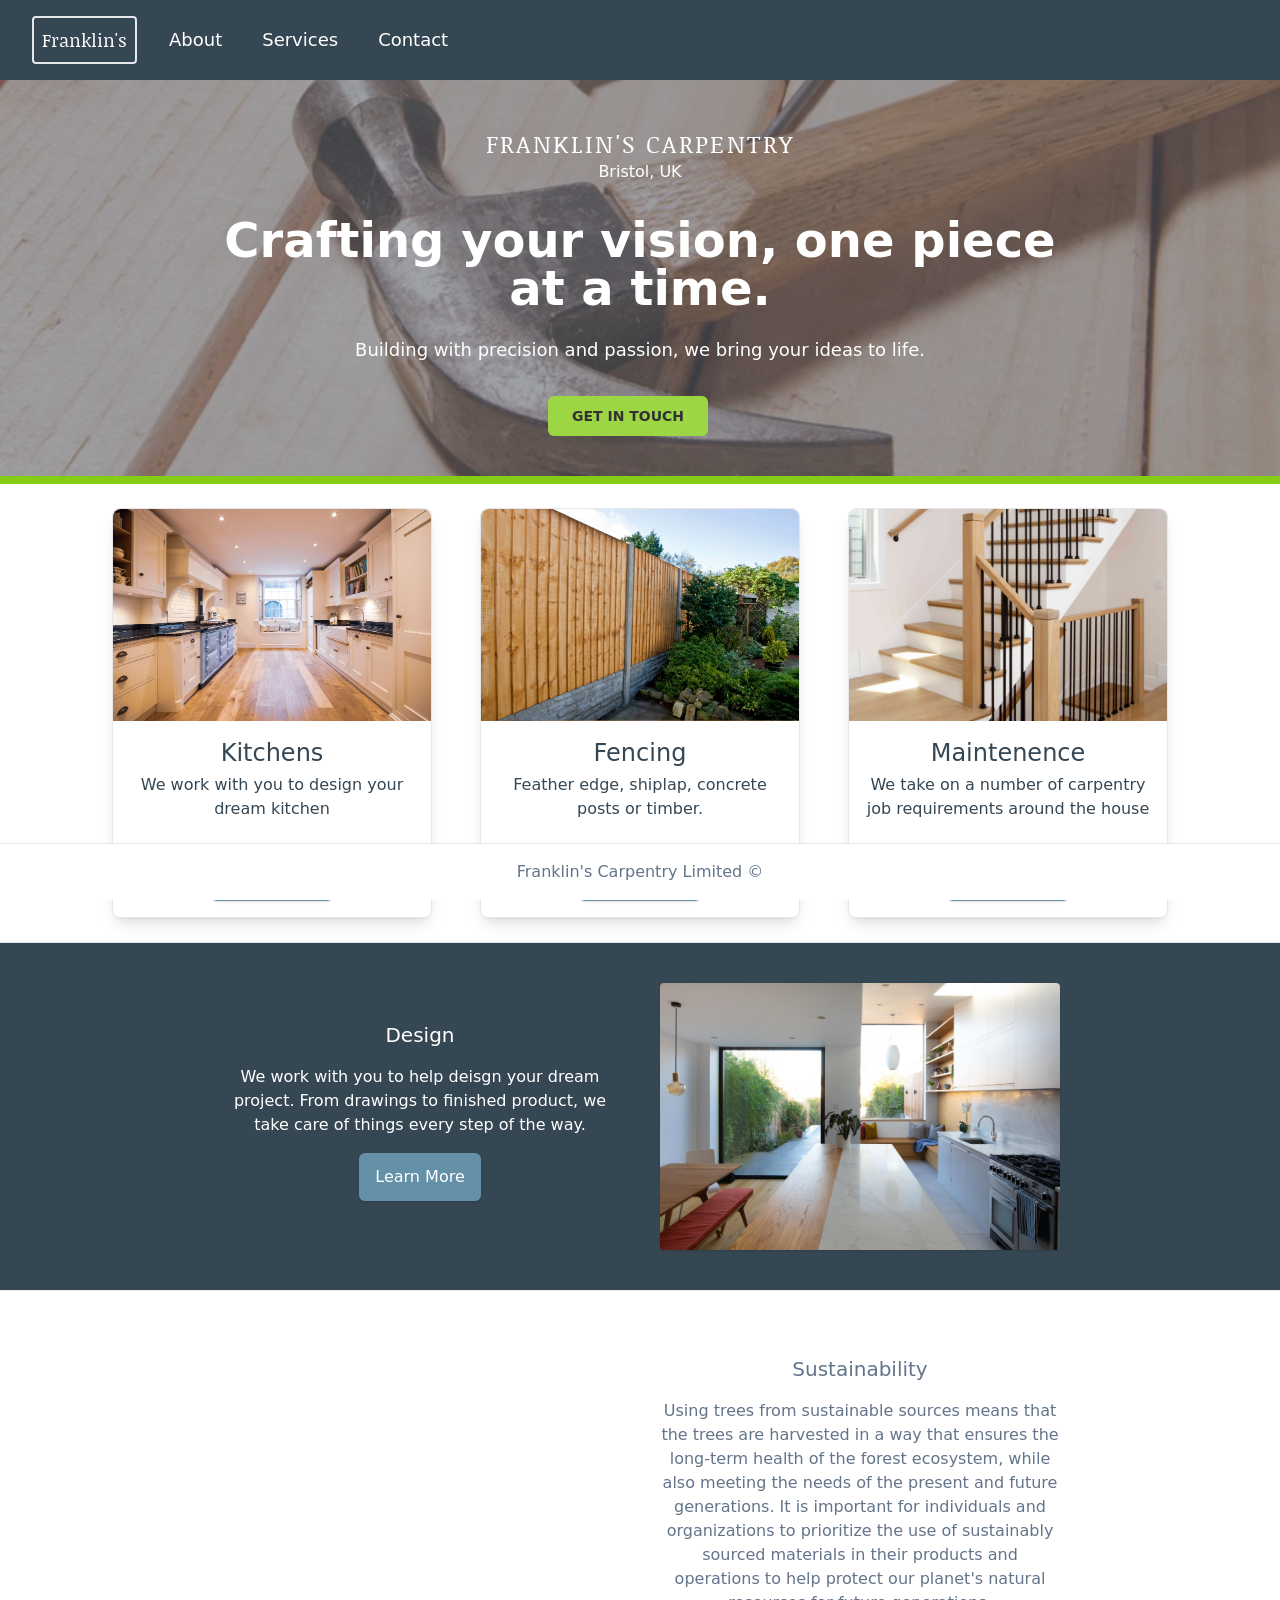
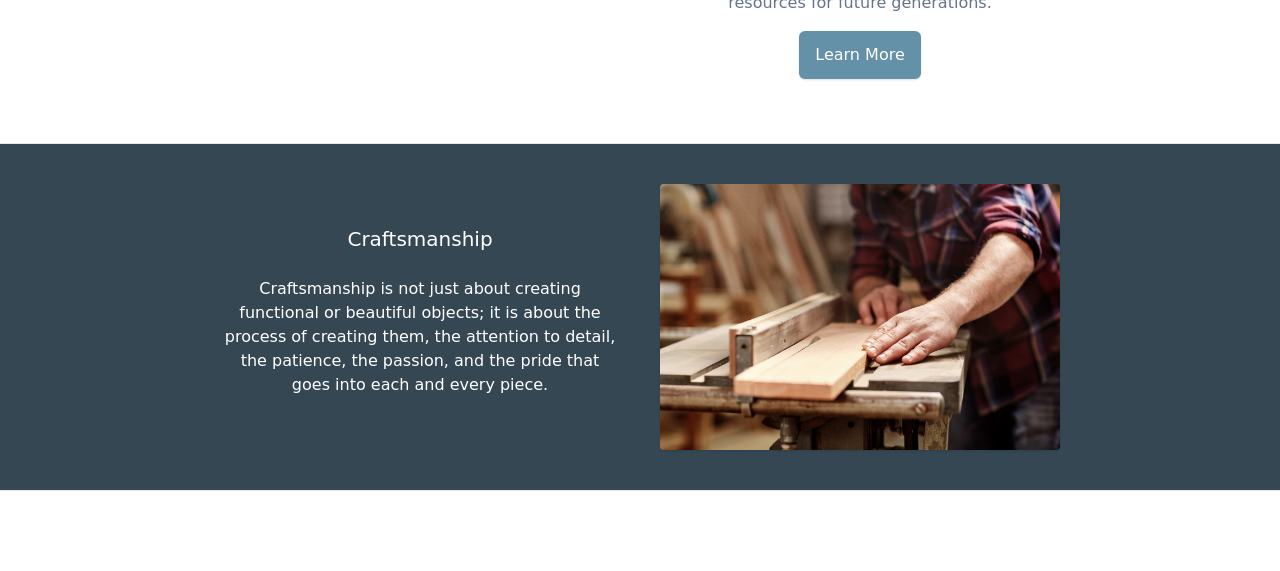
==== index.html @ 0a01e425 "minor updates" ====
<!DOCTYPE html>
<html lang="en">

<head>
    <meta charset="UTF-8">
    <meta http-equiv="X-UA-Compatible" content="IE=edge">
    <meta name="viewport" content="width=device-width, initial-scale=1.0">
    <script src="https://kit.fontawesome.com/c835f09f38.js" crossorigin="anonymous"></script>
    <link rel="preconnect" href="https://fonts.googleapis.com">
<link rel="preconnect" href="https://fonts.gstatic.com" crossorigin>
<link href="https://fonts.googleapis.com/css2?family=Noticia+Text&display=swap" rel="stylesheet">
    <link rel="stylesheet" href="./css/style.css">
    <title>Franklin's Carpentry</title>
</head>

<body>
    <header class="flex justify-center items-center w-full py-4 md:py-0 px-4 text-lg bg-horizon-800">
        <!-- This will be the navbar -->
        <!-- <img class="w-20 m-5" src="./assets/8c6f612b-2583-493a-862b-1a7f0af24245.png" alt=""> -->
        <div class="border-2 rounded text-white m-4">
            <a href="#">
                <h1 class="p-2 font-noticia">Franklin's</h1>
            </a>
        </div>

        <nav class="flex items-center justify-start w-full py-4 md:py-0 px-4 text-lg text-white">

            <div class=" flex space-x-10">
                <a class="hover:border-b" href="">About</a>
                <a class="hover:border-b" href="">Services</a>
                <a class="hover:border-b" href="contact.html">Contact</a>
            </div>
            <!-- <div class="m-4 md:hidden">
                <i id="menu-button" class="fa-solid fa-bars text-2xl cursor-pointer text-slate-500"></i>
            </div> -->
        </nav>
    </header>

    <!-- Hero section -->


    <section class="border-b-8 border-lime-500">
        <div class="w-full bg-center bg-cover opacity-80"
            style="background-image: url(./assets/carpentry-hero-new.png);">
            <div class="flex items-center justify-center w-full h-full bg-gray-900 bg-opacity-50 py-12">
                <div class="text-center">
                    <div class="container px-4 mx-auto">
                        <div class="max-w-4xl mx-auto text-center">
                            <h1 class="text-white text-2xl font-noticia uppercase tracking-widest">Franklin's Carpentry</h1>
                            <p class="text-white">Bristol, UK</p>
                            <h2 class="mt-8 mb-6 text-4xl lg:text-5xl font-bold text-white">Crafting your vision, one
                                piece at a time.</h2>
                            <p class="max-w-3xl mx-auto mb-10 text-lg text-white">
                                Building with precision and passion, we bring your ideas to life.
                            </p>
                            <a class="mb-4 md:mr-6 py-3 px-6 text-sm font-bold uppercase bg-lime-500 rounded-md hover:bg-horizon-700 hover:text-white text-black transition duration-200"
                                href="contact.html">Get in touch</a>
                        </div>
                    </div>
                </div>
            </div>
        </div>
    </section>

    <section class="flex flex-col md:flex-row justify-center items-center border-b mt-10 m-10 md:m-0">
        <div
            class="flex flex-col justify-center text-horizon-800 hover:bg-horizon-800 hover:text-white transition-hover duration-300 items-center w-1/1 md:w-80 border rounded-lg shadow-lg my-6 mx-6">
            <img class="w-full rounded-t-lg " src="./assets/C021957.jpg" alt="">
            <div class="flex flex-col justify-center items-center p-4">
                <h1 class="text-2xl mb-1">Kitchens</h1>
                <p class="text-center font-light">We work with you to design your dream kitchen</p>
            </div>
            <a class="bg-horizon-400 hover:bg-lime-500 transition-hover duration-200 text-white px-4 py-3 m-4 rounded-md shadow"
                href="#">Learn More</a>
        </div>

        <div
            class="flex flex-col justify-center text-horizon-800 hover:bg-horizon-800 hover:text-white transition-hover duration-300 items-center w-1/1 md:w-80 border rounded-lg shadow-lg my-6 mx-6">
            <img class="w-full rounded-t-lg" src="./assets/fencing.png" alt="">
            <div class="flex flex-col justify-center items-center p-4">
                <h1 class="text-2xl mb-1">Fencing</h1>
                <p class="text-center font-light">Feather edge, shiplap, concrete posts or timber.</p>
            </div>
            <a class="bg-horizon-400 hover:bg-lime-500 transition-hover duration-200 text-white px-4 py-3 m-4 rounded-md shadow"
                href="#">Learn More</a>
        </div>

        <div
            class="flex flex-col justify-center text-horizon-800 hover:bg-horizon-800 hover:text-white transition-hover duration-300 items-center w-1/1 md:w-80 border rounded-lg shadow-lg my-6 mx-6">
            <img class="w-full rounded-t-lg" src="./assets/maintenence.jpg" alt="">
            <div class="flex flex-col justify-center items-center p-4">
                <h1 class="text-2xl mb-1">Maintenence</h1>
                <p class="text-center font-light">We take on a number of carpentry job requirements around the house</p>
            </div>
            <a class="bg-horizon-400 hover:bg-lime-500 transition-hover duration-200 text-white px-4 py-3 m-4 rounded-md shadow"
                href="#">Learn More</a>
        </div>
    </section>

    

    <section class="bg-horizon-800 flex flex-col md:flex-row justify-center items-center p-10 md:space-x-10 border-b">
        <div class="flex flex-col justify-center items-center w-1/1 md:w-1/3">
            <i class="fa-solid fa-compass-drafting text-5xl text-lime-500 mb-3"></i>
            <h1 class="text-xl text-white">Design</h1>
            <h2 class="font-light text-white text-center my-4">We work with you to help deisgn your dream project. From
                drawings to finished product, we take care of things every step of the way.</h2>
            <a class="bg-horizon-400 hover:bg-lime-500 transition-hover duration-200 text-white px-4 py-3 rounded-md shadow mb-6"
                href="#">Learn More</a>
        </div>
        <img class="w-1/1 md:w-1/3 rounded shadow hover:opacity-60 hover:scale-110 transition-hover-scale duration-500"
            src="./assets/Contemporary-London-Townhouse-with-architect-extension-and-flat-panel-kitchen.jpg" alt="">
    </section>

    <section class="flex flex-col md:flex-row justify-center items-center p-10 md:space-x-10 border-b">
        <img class="w-1/1 md:w-1/3 rounded shadow hover:opacity-60 hover:scale-110 transition-hover-scale duration-500"
            src="./assets/tree.png" alt="">
        <div class="flex flex-col justify-center items-center w-1/1 md:w-1/3">
            <i class="fa-brands fa-pagelines text-6xl text-green-700 mt-6"></i>
            <h1 class="text-xl text-slate-500">Sustainability</h1>
            <h2 class="font-light text-slate-500 text-center my-4">Using trees from sustainable sources means that the
                trees are harvested in a way that ensures the long-term health of the forest ecosystem, while also
                meeting the needs of the present and future generations. It is important for individuals and organizations to prioritize the use of
                sustainably sourced materials in their products and operations to help protect our planet's natural
                resources for future generations.</h2>
            <a class="bg-horizon-400 hover:bg-green-700 transition-hover duration-200 text-white px-4 py-3 rounded-md shadow mb-6"
                href="https://fsc.org/en" target="_blank" rel="noopener noreferrer">Learn More</a>
        </div>
    </section>

    <section class="bg-horizon-800 flex flex-col md:flex-row justify-center items-center p-10 md:space-x-10 border-b mb-20">
        <div class="flex flex-col justify-center items-center w-1/1 md:w-1/3">
            <i class="fa-solid fa-hammer text-5xl text-lime-500 mb-3"></i>
            <h1 class="text-xl text-white">Craftsmanship</h1>
            <h2 class="font-light text-white text-center my-6">Craftsmanship is not just about creating functional or beautiful objects; it is about the process of creating them, the attention to detail, the patience, the passion, and the pride that goes into each and every piece.</h2>
        </div>
        <img class="w-1/1 md:w-1/3 rounded shadow hover:opacity-60 hover:scale-110 transition-hover-scale duration-500"
            src="./assets/craftsmenship.jpg" alt="">
    </section>

    <!-- <section class="flex flex-col md:flex-row justify-center items-center bg-horizon-200 mb-32">
        <img class="w-72 m-20" src="./assets/camper.png" alt="">
        <h1 class="p-6 mb-10 text-slate-500 text-xl font-bold">Camper Conversions</h1>
    </section> -->


    <!-- Footer -->
    <footer
        class="w-full border-t fixed bottom-0 flex mb-auto items-center justify-center bg-white text-slate-500 py-4 mt-2">
        Franklin's Carpentry Limited &copy</footer>




</body>

</html>





<!-- * to run: npm run watch or to build once npm run build -->
---- css/style.css ----
/*
! tailwindcss v3.2.7 | MIT License | https://tailwindcss.com
*/

/*
1. Prevent padding and border from affecting element width. (https://github.com/mozdevs/cssremedy/issues/4)
2. Allow adding a border to an element by just adding a border-width. (https://github.com/tailwindcss/tailwindcss/pull/116)
*/

*,
::before,
::after {
  box-sizing: border-box;
  /* 1 */
  border-width: 0;
  /* 2 */
  border-style: solid;
  /* 2 */
  border-color: #e5e7eb;
  /* 2 */
}

::before,
::after {
  --tw-content: '';
}

/*
1. Use a consistent sensible line-height in all browsers.
2. Prevent adjustments of font size after orientation changes in iOS.
3. Use a more readable tab size.
4. Use the user's configured `sans` font-family by default.
5. Use the user's configured `sans` font-feature-settings by default.
*/

html {
  line-height: 1.5;
  /* 1 */
  -webkit-text-size-adjust: 100%;
  /* 2 */
  -moz-tab-size: 4;
  /* 3 */
  -o-tab-size: 4;
     tab-size: 4;
  /* 3 */
  font-family: ui-sans-serif, system-ui, -apple-system, BlinkMacSystemFont, "Segoe UI", Roboto, "Helvetica Neue", Arial, "Noto Sans", sans-serif, "Apple Color Emoji", "Segoe UI Emoji", "Segoe UI Symbol", "Noto Color Emoji";
  /* 4 */
  font-feature-settings: normal;
  /* 5 */
}

/*
1. Remove the margin in all browsers.
2. Inherit line-height from `html` so users can set them as a class directly on the `html` element.
*/

body {
  margin: 0;
  /* 1 */
  line-height: inherit;
  /* 2 */
}

/*
1. Add the correct height in Firefox.
2. Correct the inheritance of border color in Firefox. (https://bugzilla.mozilla.org/show_bug.cgi?id=190655)
3. Ensure horizontal rules are visible by default.
*/

hr {
  height: 0;
  /* 1 */
  color: inherit;
  /* 2 */
  border-top-width: 1px;
  /* 3 */
}

/*
Add the correct text decoration in Chrome, Edge, and Safari.
*/

abbr:where([title]) {
  -webkit-text-decoration: underline dotted;
          text-decoration: underline dotted;
}

/*
Remove the default font size and weight for headings.
*/

h1,
h2,
h3,
h4,
h5,
h6 {
  font-size: inherit;
  font-weight: inherit;
}

/*
Reset links to optimize for opt-in styling instead of opt-out.
*/

a {
  color: inherit;
  text-decoration: inherit;
}

/*
Add the correct font weight in Edge and Safari.
*/

b,
strong {
  font-weight: bolder;
}

/*
1. Use the user's configured `mono` font family by default.
2. Correct the odd `em` font sizing in all browsers.
*/

code,
kbd,
samp,
pre {
  font-family: ui-monospace, SFMono-Regular, Menlo, Monaco, Consolas, "Liberation Mono", "Courier New", monospace;
  /* 1 */
  font-size: 1em;
  /* 2 */
}

/*
Add the correct font size in all browsers.
*/

small {
  font-size: 80%;
}

/*
Prevent `sub` and `sup` elements from affecting the line height in all browsers.
*/

sub,
sup {
  font-size: 75%;
  line-height: 0;
  position: relative;
  vertical-align: baseline;
}

sub {
  bottom: -0.25em;
}

sup {
  top: -0.5em;
}

/*
1. Remove text indentation from table contents in Chrome and Safari. (https://bugs.chromium.org/p/chromium/issues/detail?id=999088, https://bugs.webkit.org/show_bug.cgi?id=201297)
2. Correct table border color inheritance in all Chrome and Safari. (https://bugs.chromium.org/p/chromium/issues/detail?id=935729, https://bugs.webkit.org/show_bug.cgi?id=195016)
3. Remove gaps between table borders by default.
*/

table {
  text-indent: 0;
  /* 1 */
  border-color: inherit;
  /* 2 */
  border-collapse: collapse;
  /* 3 */
}

/*
1. Change the font styles in all browsers.
2. Remove the margin in Firefox and Safari.
3. Remove default padding in all browsers.
*/

button,
input,
optgroup,
select,
textarea {
  font-family: inherit;
  /* 1 */
  font-size: 100%;
  /* 1 */
  font-weight: inherit;
  /* 1 */
  line-height: inherit;
  /* 1 */
  color: inherit;
  /* 1 */
  margin: 0;
  /* 2 */
  padding: 0;
  /* 3 */
}

/*
Remove the inheritance of text transform in Edge and Firefox.
*/

button,
select {
  text-transform: none;
}

/*
1. Correct the inability to style clickable types in iOS and Safari.
2. Remove default button styles.
*/

button,
[type='button'],
[type='reset'],
[type='submit'] {
  -webkit-appearance: button;
  /* 1 */
  background-color: transparent;
  /* 2 */
  background-image: none;
  /* 2 */
}

/*
Use the modern Firefox focus style for all focusable elements.
*/

:-moz-focusring {
  outline: auto;
}

/*
Remove the additional `:invalid` styles in Firefox. (https://github.com/mozilla/gecko-dev/blob/2f9eacd9d3d995c937b4251a5557d95d494c9be1/layout/style/res/forms.css#L728-L737)
*/

:-moz-ui-invalid {
  box-shadow: none;
}

/*
Add the correct vertical alignment in Chrome and Firefox.
*/

progress {
  vertical-align: baseline;
}

/*
Correct the cursor style of increment and decrement buttons in Safari.
*/

::-webkit-inner-spin-button,
::-webkit-outer-spin-button {
  height: auto;
}

/*
1. Correct the odd appearance in Chrome and Safari.
2. Correct the outline style in Safari.
*/

[type='search'] {
  -webkit-appearance: textfield;
  /* 1 */
  outline-offset: -2px;
  /* 2 */
}

/*
Remove the inner padding in Chrome and Safari on macOS.
*/

::-webkit-search-decoration {
  -webkit-appearance: none;
}

/*
1. Correct the inability to style clickable types in iOS and Safari.
2. Change font properties to `inherit` in Safari.
*/

::-webkit-file-upload-button {
  -webkit-appearance: button;
  /* 1 */
  font: inherit;
  /* 2 */
}

/*
Add the correct display in Chrome and Safari.
*/

summary {
  display: list-item;
}

/*
Removes the default spacing and border for appropriate elements.
*/

blockquote,
dl,
dd,
h1,
h2,
h3,
h4,
h5,
h6,
hr,
figure,
p,
pre {
  margin: 0;
}

fieldset {
  margin: 0;
  padding: 0;
}

legend {
  padding: 0;
}

ol,
ul,
menu {
  list-style: none;
  margin: 0;
  padding: 0;
}

/*
Prevent resizing textareas horizontally by default.
*/

textarea {
  resize: vertical;
}

/*
1. Reset the default placeholder opacity in Firefox. (https://github.com/tailwindlabs/tailwindcss/issues/3300)
2. Set the default placeholder color to the user's configured gray 400 color.
*/

input::-moz-placeholder, textarea::-moz-placeholder {
  opacity: 1;
  /* 1 */
  color: #9ca3af;
  /* 2 */
}

input::placeholder,
textarea::placeholder {
  opacity: 1;
  /* 1 */
  color: #9ca3af;
  /* 2 */
}

/*
Set the default cursor for buttons.
*/

button,
[role="button"] {
  cursor: pointer;
}

/*
Make sure disabled buttons don't get the pointer cursor.
*/

:disabled {
  cursor: default;
}

/*
1. Make replaced elements `display: block` by default. (https://github.com/mozdevs/cssremedy/issues/14)
2. Add `vertical-align: middle` to align replaced elements more sensibly by default. (https://github.com/jensimmons/cssremedy/issues/14#issuecomment-634934210)
   This can trigger a poorly considered lint error in some tools but is included by design.
*/

img,
svg,
video,
canvas,
audio,
iframe,
embed,
object {
  display: block;
  /* 1 */
  vertical-align: middle;
  /* 2 */
}

/*
Constrain images and videos to the parent width and preserve their intrinsic aspect ratio. (https://github.com/mozdevs/cssremedy/issues/14)
*/

img,
video {
  max-width: 100%;
  height: auto;
}

/* Make elements with the HTML hidden attribute stay hidden by default */

[hidden] {
  display: none;
}

*, ::before, ::after {
  --tw-border-spacing-x: 0;
  --tw-border-spacing-y: 0;
  --tw-translate-x: 0;
  --tw-translate-y: 0;
  --tw-rotate: 0;
  --tw-skew-x: 0;
  --tw-skew-y: 0;
  --tw-scale-x: 1;
  --tw-scale-y: 1;
  --tw-pan-x:  ;
  --tw-pan-y:  ;
  --tw-pinch-zoom:  ;
  --tw-scroll-snap-strictness: proximity;
  --tw-ordinal:  ;
  --tw-slashed-zero:  ;
  --tw-numeric-figure:  ;
  --tw-numeric-spacing:  ;
  --tw-numeric-fraction:  ;
  --tw-ring-inset:  ;
  --tw-ring-offset-width: 0px;
  --tw-ring-offset-color: #fff;
  --tw-ring-color: rgb(59 130 246 / 0.5);
  --tw-ring-offset-shadow: 0 0 #0000;
  --tw-ring-shadow: 0 0 #0000;
  --tw-shadow: 0 0 #0000;
  --tw-shadow-colored: 0 0 #0000;
  --tw-blur:  ;
  --tw-brightness:  ;
  --tw-contrast:  ;
  --tw-grayscale:  ;
  --tw-hue-rotate:  ;
  --tw-invert:  ;
  --tw-saturate:  ;
  --tw-sepia:  ;
  --tw-drop-shadow:  ;
  --tw-backdrop-blur:  ;
  --tw-backdrop-brightness:  ;
  --tw-backdrop-contrast:  ;
  --tw-backdrop-grayscale:  ;
  --tw-backdrop-hue-rotate:  ;
  --tw-backdrop-invert:  ;
  --tw-backdrop-opacity:  ;
  --tw-backdrop-saturate:  ;
  --tw-backdrop-sepia:  ;
}

::backdrop {
  --tw-border-spacing-x: 0;
  --tw-border-spacing-y: 0;
  --tw-translate-x: 0;
  --tw-translate-y: 0;
  --tw-rotate: 0;
  --tw-skew-x: 0;
  --tw-skew-y: 0;
  --tw-scale-x: 1;
  --tw-scale-y: 1;
  --tw-pan-x:  ;
  --tw-pan-y:  ;
  --tw-pinch-zoom:  ;
  --tw-scroll-snap-strictness: proximity;
  --tw-ordinal:  ;
  --tw-slashed-zero:  ;
  --tw-numeric-figure:  ;
  --tw-numeric-spacing:  ;
  --tw-numeric-fraction:  ;
  --tw-ring-inset:  ;
  --tw-ring-offset-width: 0px;
  --tw-ring-offset-color: #fff;
  --tw-ring-color: rgb(59 130 246 / 0.5);
  --tw-ring-offset-shadow: 0 0 #0000;
  --tw-ring-shadow: 0 0 #0000;
  --tw-shadow: 0 0 #0000;
  --tw-shadow-colored: 0 0 #0000;
  --tw-blur:  ;
  --tw-brightness:  ;
  --tw-contrast:  ;
  --tw-grayscale:  ;
  --tw-hue-rotate:  ;
  --tw-invert:  ;
  --tw-saturate:  ;
  --tw-sepia:  ;
  --tw-drop-shadow:  ;
  --tw-backdrop-blur:  ;
  --tw-backdrop-brightness:  ;
  --tw-backdrop-contrast:  ;
  --tw-backdrop-grayscale:  ;
  --tw-backdrop-hue-rotate:  ;
  --tw-backdrop-invert:  ;
  --tw-backdrop-opacity:  ;
  --tw-backdrop-saturate:  ;
  --tw-backdrop-sepia:  ;
}

.container {
  width: 100%;
}

@media (min-width: 640px) {
  .container {
    max-width: 640px;
  }
}

@media (min-width: 768px) {
  .container {
    max-width: 768px;
  }
}

@media (min-width: 1024px) {
  .container {
    max-width: 1024px;
  }
}

@media (min-width: 1280px) {
  .container {
    max-width: 1280px;
  }
}

@media (min-width: 1536px) {
  .container {
    max-width: 1536px;
  }
}

.fixed {
  position: fixed;
}

.bottom-0 {
  bottom: 0px;
}

.m-10 {
  margin: 2.5rem;
}

.m-2 {
  margin: 0.5rem;
}

.m-20 {
  margin: 5rem;
}

.m-4 {
  margin: 1rem;
}

.m-5 {
  margin: 1.25rem;
}

.m-6 {
  margin: 1.5rem;
}

.m-8 {
  margin: 2rem;
}

.mx-6 {
  margin-left: 1.5rem;
  margin-right: 1.5rem;
}

.mx-auto {
  margin-left: auto;
  margin-right: auto;
}

.my-4 {
  margin-top: 1rem;
  margin-bottom: 1rem;
}

.my-6 {
  margin-top: 1.5rem;
  margin-bottom: 1.5rem;
}

.mb-1 {
  margin-bottom: 0.25rem;
}

.mb-10 {
  margin-bottom: 2.5rem;
}

.mb-2 {
  margin-bottom: 0.5rem;
}

.mb-20 {
  margin-bottom: 5rem;
}

.mb-3 {
  margin-bottom: 0.75rem;
}

.mb-32 {
  margin-bottom: 8rem;
}

.mb-4 {
  margin-bottom: 1rem;
}

.mb-6 {
  margin-bottom: 1.5rem;
}

.mb-auto {
  margin-bottom: auto;
}

.mr-2 {
  margin-right: 0.5rem;
}

.mt-10 {
  margin-top: 2.5rem;
}

.mt-2 {
  margin-top: 0.5rem;
}

.mt-4 {
  margin-top: 1rem;
}

.mt-6 {
  margin-top: 1.5rem;
}

.mt-8 {
  margin-top: 2rem;
}

.flex {
  display: flex;
}

.h-full {
  height: 100%;
}

.w-20 {
  width: 5rem;
}

.w-40 {
  width: 10rem;
}

.w-72 {
  width: 18rem;
}

.w-auto {
  width: auto;
}

.w-full {
  width: 100%;
}

.max-w-3xl {
  max-width: 48rem;
}

.max-w-4xl {
  max-width: 56rem;
}

.cursor-pointer {
  cursor: pointer;
}

.flex-col {
  flex-direction: column;
}

.items-center {
  align-items: center;
}

.justify-start {
  justify-content: flex-start;
}

.justify-center {
  justify-content: center;
}

.space-x-10 > :not([hidden]) ~ :not([hidden]) {
  --tw-space-x-reverse: 0;
  margin-right: calc(2.5rem * var(--tw-space-x-reverse));
  margin-left: calc(2.5rem * calc(1 - var(--tw-space-x-reverse)));
}

.rounded {
  border-radius: 0.25rem;
}

.rounded-lg {
  border-radius: 0.5rem;
}

.rounded-md {
  border-radius: 0.375rem;
}

.rounded-xl {
  border-radius: 0.75rem;
}

.rounded-t-lg {
  border-top-left-radius: 0.5rem;
  border-top-right-radius: 0.5rem;
}

.border {
  border-width: 1px;
}

.border-2 {
  border-width: 2px;
}

.border-b {
  border-bottom-width: 1px;
}

.border-b-8 {
  border-bottom-width: 8px;
}

.border-t {
  border-top-width: 1px;
}

.border-lime-500 {
  --tw-border-opacity: 1;
  border-color: rgb(132 204 22 / var(--tw-border-opacity));
}

.bg-gray-900 {
  --tw-bg-opacity: 1;
  background-color: rgb(17 24 39 / var(--tw-bg-opacity));
}

.bg-horizon-200 {
  --tw-bg-opacity: 1;
  background-color: rgb(195 215 222 / var(--tw-bg-opacity));
}

.bg-horizon-400 {
  --tw-bg-opacity: 1;
  background-color: rgb(100 145 167 / var(--tw-bg-opacity));
}

.bg-horizon-800 {
  --tw-bg-opacity: 1;
  background-color: rgb(54 71 84 / var(--tw-bg-opacity));
}

.bg-lime-500 {
  --tw-bg-opacity: 1;
  background-color: rgb(132 204 22 / var(--tw-bg-opacity));
}

.bg-white {
  --tw-bg-opacity: 1;
  background-color: rgb(255 255 255 / var(--tw-bg-opacity));
}

.bg-opacity-50 {
  --tw-bg-opacity: 0.5;
}

.bg-cover {
  background-size: cover;
}

.bg-center {
  background-position: center;
}

.p-10 {
  padding: 2.5rem;
}

.p-2 {
  padding: 0.5rem;
}

.p-4 {
  padding: 1rem;
}

.p-6 {
  padding: 1.5rem;
}

.px-4 {
  padding-left: 1rem;
  padding-right: 1rem;
}

.px-6 {
  padding-left: 1.5rem;
  padding-right: 1.5rem;
}

.py-12 {
  padding-top: 3rem;
  padding-bottom: 3rem;
}

.py-3 {
  padding-top: 0.75rem;
  padding-bottom: 0.75rem;
}

.py-4 {
  padding-top: 1rem;
  padding-bottom: 1rem;
}

.text-center {
  text-align: center;
}

.font-noticia {
  font-family: Noticia Text, serif;
}

.text-2xl {
  font-size: 1.5rem;
  line-height: 2rem;
}

.text-4xl {
  font-size: 2.25rem;
  line-height: 2.5rem;
}

.text-5xl {
  font-size: 3rem;
  line-height: 1;
}

.text-6xl {
  font-size: 3.75rem;
  line-height: 1;
}

.text-lg {
  font-size: 1.125rem;
  line-height: 1.75rem;
}

.text-sm {
  font-size: 0.875rem;
  line-height: 1.25rem;
}

.text-xl {
  font-size: 1.25rem;
  line-height: 1.75rem;
}

.font-bold {
  font-weight: 700;
}

.font-light {
  font-weight: 300;
}

.uppercase {
  text-transform: uppercase;
}

.tracking-widest {
  letter-spacing: 0.1em;
}

.text-black {
  --tw-text-opacity: 1;
  color: rgb(0 0 0 / var(--tw-text-opacity));
}

.text-blue-500 {
  --tw-text-opacity: 1;
  color: rgb(59 130 246 / var(--tw-text-opacity));
}

.text-green-700 {
  --tw-text-opacity: 1;
  color: rgb(21 128 61 / var(--tw-text-opacity));
}

.text-horizon-800 {
  --tw-text-opacity: 1;
  color: rgb(54 71 84 / var(--tw-text-opacity));
}

.text-lime-500 {
  --tw-text-opacity: 1;
  color: rgb(132 204 22 / var(--tw-text-opacity));
}

.text-slate-200 {
  --tw-text-opacity: 1;
  color: rgb(226 232 240 / var(--tw-text-opacity));
}

.text-slate-500 {
  --tw-text-opacity: 1;
  color: rgb(100 116 139 / var(--tw-text-opacity));
}

.text-white {
  --tw-text-opacity: 1;
  color: rgb(255 255 255 / var(--tw-text-opacity));
}

.opacity-80 {
  opacity: 0.8;
}

.shadow {
  --tw-shadow: 0 1px 3px 0 rgb(0 0 0 / 0.1), 0 1px 2px -1px rgb(0 0 0 / 0.1);
  --tw-shadow-colored: 0 1px 3px 0 var(--tw-shadow-color), 0 1px 2px -1px var(--tw-shadow-color);
  box-shadow: var(--tw-ring-offset-shadow, 0 0 #0000), var(--tw-ring-shadow, 0 0 #0000), var(--tw-shadow);
}

.shadow-inner {
  --tw-shadow: inset 0 2px 4px 0 rgb(0 0 0 / 0.05);
  --tw-shadow-colored: inset 0 2px 4px 0 var(--tw-shadow-color);
  box-shadow: var(--tw-ring-offset-shadow, 0 0 #0000), var(--tw-ring-shadow, 0 0 #0000), var(--tw-shadow);
}

.shadow-lg {
  --tw-shadow: 0 10px 15px -3px rgb(0 0 0 / 0.1), 0 4px 6px -4px rgb(0 0 0 / 0.1);
  --tw-shadow-colored: 0 10px 15px -3px var(--tw-shadow-color), 0 4px 6px -4px var(--tw-shadow-color);
  box-shadow: var(--tw-ring-offset-shadow, 0 0 #0000), var(--tw-ring-shadow, 0 0 #0000), var(--tw-shadow);
}

.shadow-md {
  --tw-shadow: 0 4px 6px -1px rgb(0 0 0 / 0.1), 0 2px 4px -2px rgb(0 0 0 / 0.1);
  --tw-shadow-colored: 0 4px 6px -1px var(--tw-shadow-color), 0 2px 4px -2px var(--tw-shadow-color);
  box-shadow: var(--tw-ring-offset-shadow, 0 0 #0000), var(--tw-ring-shadow, 0 0 #0000), var(--tw-shadow);
}

.transition {
  transition-property: color, background-color, border-color, text-decoration-color, fill, stroke, opacity, box-shadow, transform, filter, -webkit-backdrop-filter;
  transition-property: color, background-color, border-color, text-decoration-color, fill, stroke, opacity, box-shadow, transform, filter, backdrop-filter;
  transition-property: color, background-color, border-color, text-decoration-color, fill, stroke, opacity, box-shadow, transform, filter, backdrop-filter, -webkit-backdrop-filter;
  transition-timing-function: cubic-bezier(0.4, 0, 0.2, 1);
  transition-duration: 150ms;
}

.duration-200 {
  transition-duration: 200ms;
}

.duration-300 {
  transition-duration: 300ms;
}

.duration-500 {
  transition-duration: 500ms;
}

#hero {
  background-image: url("./assets/carpentry-hero-new.png");
  background-repeat: no-repeat;
  background-size: cover;
}

.placeholder\:text-gray-300::-moz-placeholder {
  --tw-text-opacity: 1;
  color: rgb(209 213 219 / var(--tw-text-opacity));
}

.placeholder\:text-gray-300::placeholder {
  --tw-text-opacity: 1;
  color: rgb(209 213 219 / var(--tw-text-opacity));
}

.hover\:scale-110:hover {
  --tw-scale-x: 1.1;
  --tw-scale-y: 1.1;
  transform: translate(var(--tw-translate-x), var(--tw-translate-y)) rotate(var(--tw-rotate)) skewX(var(--tw-skew-x)) skewY(var(--tw-skew-y)) scaleX(var(--tw-scale-x)) scaleY(var(--tw-scale-y));
}

.hover\:border-b:hover {
  border-bottom-width: 1px;
}

.hover\:bg-green-700:hover {
  --tw-bg-opacity: 1;
  background-color: rgb(21 128 61 / var(--tw-bg-opacity));
}

.hover\:bg-horizon-700:hover {
  --tw-bg-opacity: 1;
  background-color: rgb(58 83 100 / var(--tw-bg-opacity));
}

.hover\:bg-horizon-800:hover {
  --tw-bg-opacity: 1;
  background-color: rgb(54 71 84 / var(--tw-bg-opacity));
}

.hover\:bg-lime-500:hover {
  --tw-bg-opacity: 1;
  background-color: rgb(132 204 22 / var(--tw-bg-opacity));
}

.hover\:text-white:hover {
  --tw-text-opacity: 1;
  color: rgb(255 255 255 / var(--tw-text-opacity));
}

.hover\:opacity-60:hover {
  opacity: 0.6;
}

.hover\:shadow-md:hover {
  --tw-shadow: 0 4px 6px -1px rgb(0 0 0 / 0.1), 0 2px 4px -2px rgb(0 0 0 / 0.1);
  --tw-shadow-colored: 0 4px 6px -1px var(--tw-shadow-color), 0 2px 4px -2px var(--tw-shadow-color);
  box-shadow: var(--tw-ring-offset-shadow, 0 0 #0000), var(--tw-ring-shadow, 0 0 #0000), var(--tw-shadow);
}

@media (min-width: 768px) {
  .md\:m-0 {
    margin: 0px;
  }

  .md\:mr-10 {
    margin-right: 2.5rem;
  }

  .md\:mr-6 {
    margin-right: 1.5rem;
  }

  .md\:hidden {
    display: none;
  }

  .md\:w-1\/3 {
    width: 33.333333%;
  }

  .md\:w-60 {
    width: 15rem;
  }

  .md\:w-80 {
    width: 20rem;
  }

  .md\:flex-row {
    flex-direction: row;
  }

  .md\:space-x-10 > :not([hidden]) ~ :not([hidden]) {
    --tw-space-x-reverse: 0;
    margin-right: calc(2.5rem * var(--tw-space-x-reverse));
    margin-left: calc(2.5rem * calc(1 - var(--tw-space-x-reverse)));
  }

  .md\:py-0 {
    padding-top: 0px;
    padding-bottom: 0px;
  }
}

@media (min-width: 1024px) {
  .lg\:text-5xl {
    font-size: 3rem;
    line-height: 1;
  }

  .lg\:text-4xl {
    font-size: 2.25rem;
    line-height: 2.5rem;
  }
}
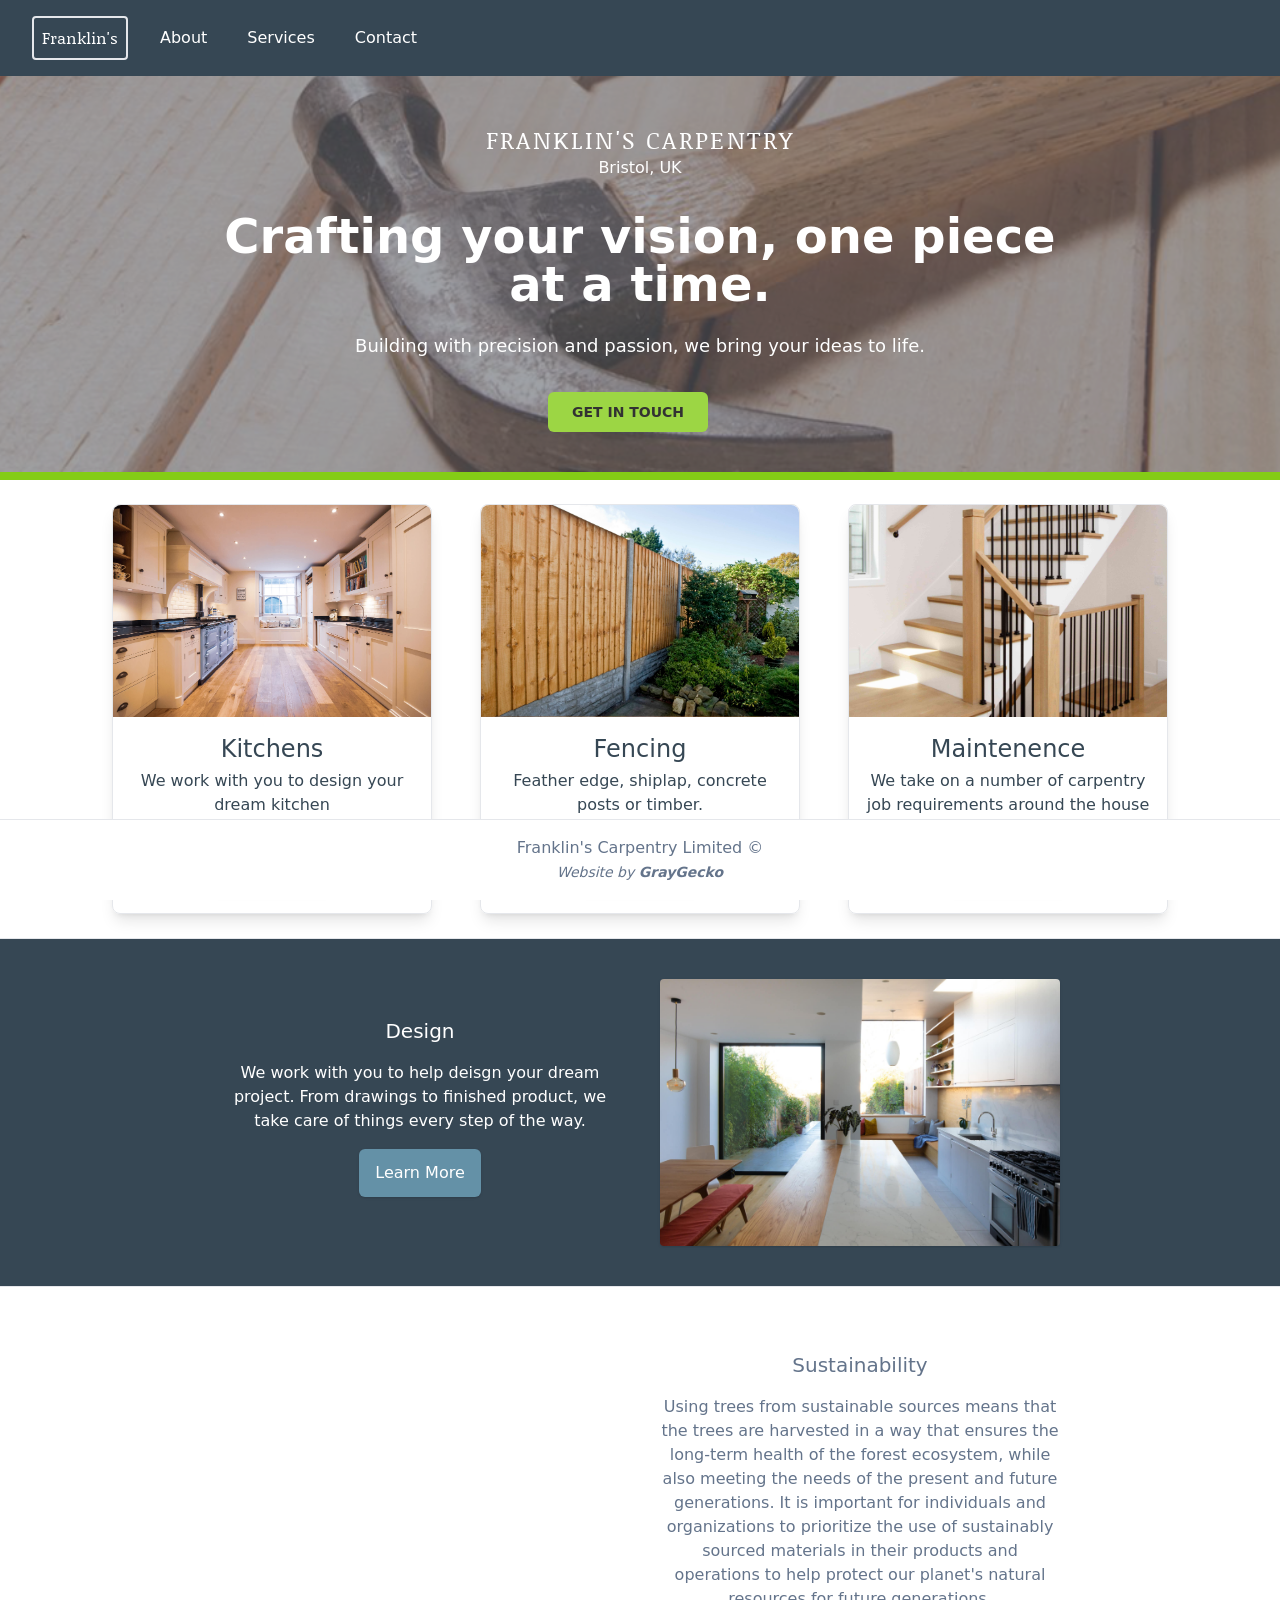
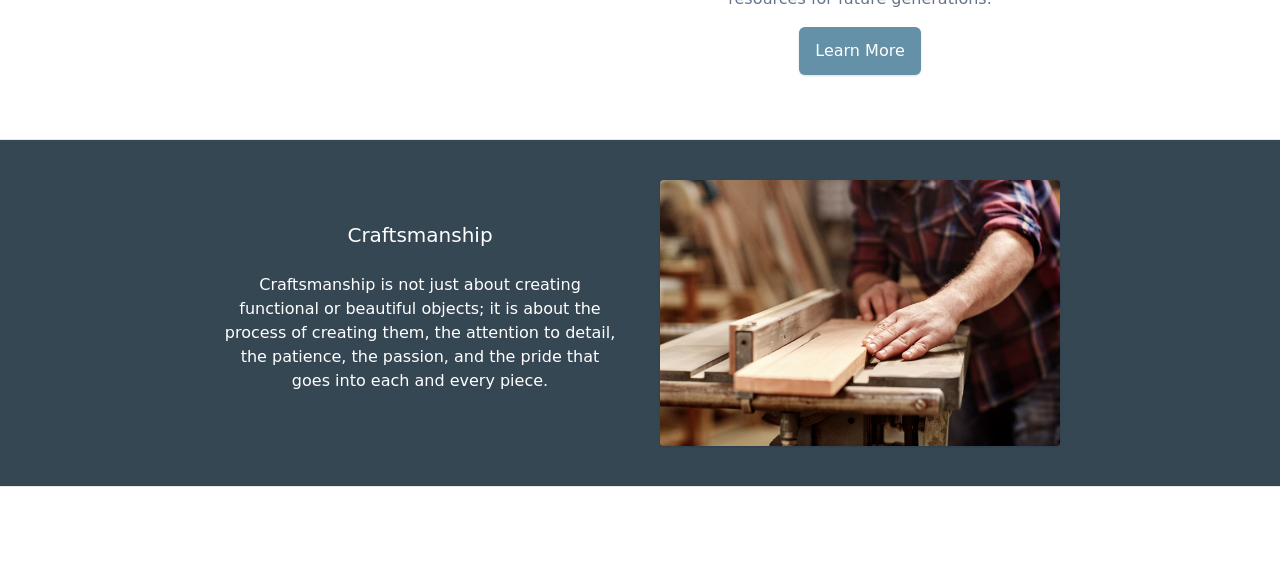
==== commit c2a48c8a: "updated footer" ====
--- a/index.html
+++ b/index.html
@@ -14,7 +14,7 @@
 </head>
 
 <body>
-    <header class="flex justify-center items-center w-full py-4 md:py-0 px-4 text-lg bg-horizon-800">
+    <header class="flex justify-center items-center w-full py-4 md:py-0 px-4 bg-horizon-800">
         <!-- This will be the navbar -->
         <!-- <img class="w-20 m-5" src="./assets/8c6f612b-2583-493a-862b-1a7f0af24245.png" alt=""> -->
         <div class="border-2 rounded text-white m-4">
@@ -23,7 +23,7 @@
             </a>
         </div>
 
-        <nav class="flex items-center justify-start w-full py-4 md:py-0 px-4 text-lg text-white">
+        <nav class="flex items-center justify-start w-full py-4 md:py-0 px-4 text-white">
 
             <div class=" flex space-x-10">
                 <a class="hover:border-b" href="">About</a>
@@ -146,8 +146,10 @@
 
     <!-- Footer -->
     <footer
-        class="w-full border-t fixed bottom-0 flex mb-auto items-center justify-center bg-white text-slate-500 py-4 mt-2">
-        Franklin's Carpentry Limited &copy</footer>
+        class="w-full border-t fixed bottom-0 flex flex-col mb-auto items-center justify-center bg-white text-slate-500 py-4 mt-2">
+        <span>Franklin's Carpentry Limited &copy</span>
+        <a href="https://www.graygecko.co.uk" target="_blank" rel="noopener noreferrer"><span class="text-sm italic mt-1 hover:text-indigo-500 cursor-pointer">Website by <strong>GrayGecko</strong></span></a>
+    </footer>
 
 
 
--- a/css/style.css
+++ b/css/style.css
@@ -663,6 +663,10 @@
   margin-top: 2rem;
 }
 
+.mt-1 {
+  margin-top: 0.25rem;
+}
+
 .flex {
   display: flex;
 }
@@ -907,6 +911,10 @@
 
 .uppercase {
   text-transform: uppercase;
+}
+
+.italic {
+  font-style: italic;
 }
 
 .tracking-widest {
@@ -1052,6 +1060,11 @@
   color: rgb(255 255 255 / var(--tw-text-opacity));
 }
 
+.hover\:text-indigo-500:hover {
+  --tw-text-opacity: 1;
+  color: rgb(99 102 241 / var(--tw-text-opacity));
+}
+
 .hover\:opacity-60:hover {
   opacity: 0.6;
 }
@@ -1112,9 +1125,4 @@
     font-size: 3rem;
     line-height: 1;
   }
-
-  .lg\:text-4xl {
-    font-size: 2.25rem;
-    line-height: 2.5rem;
-  }
 }
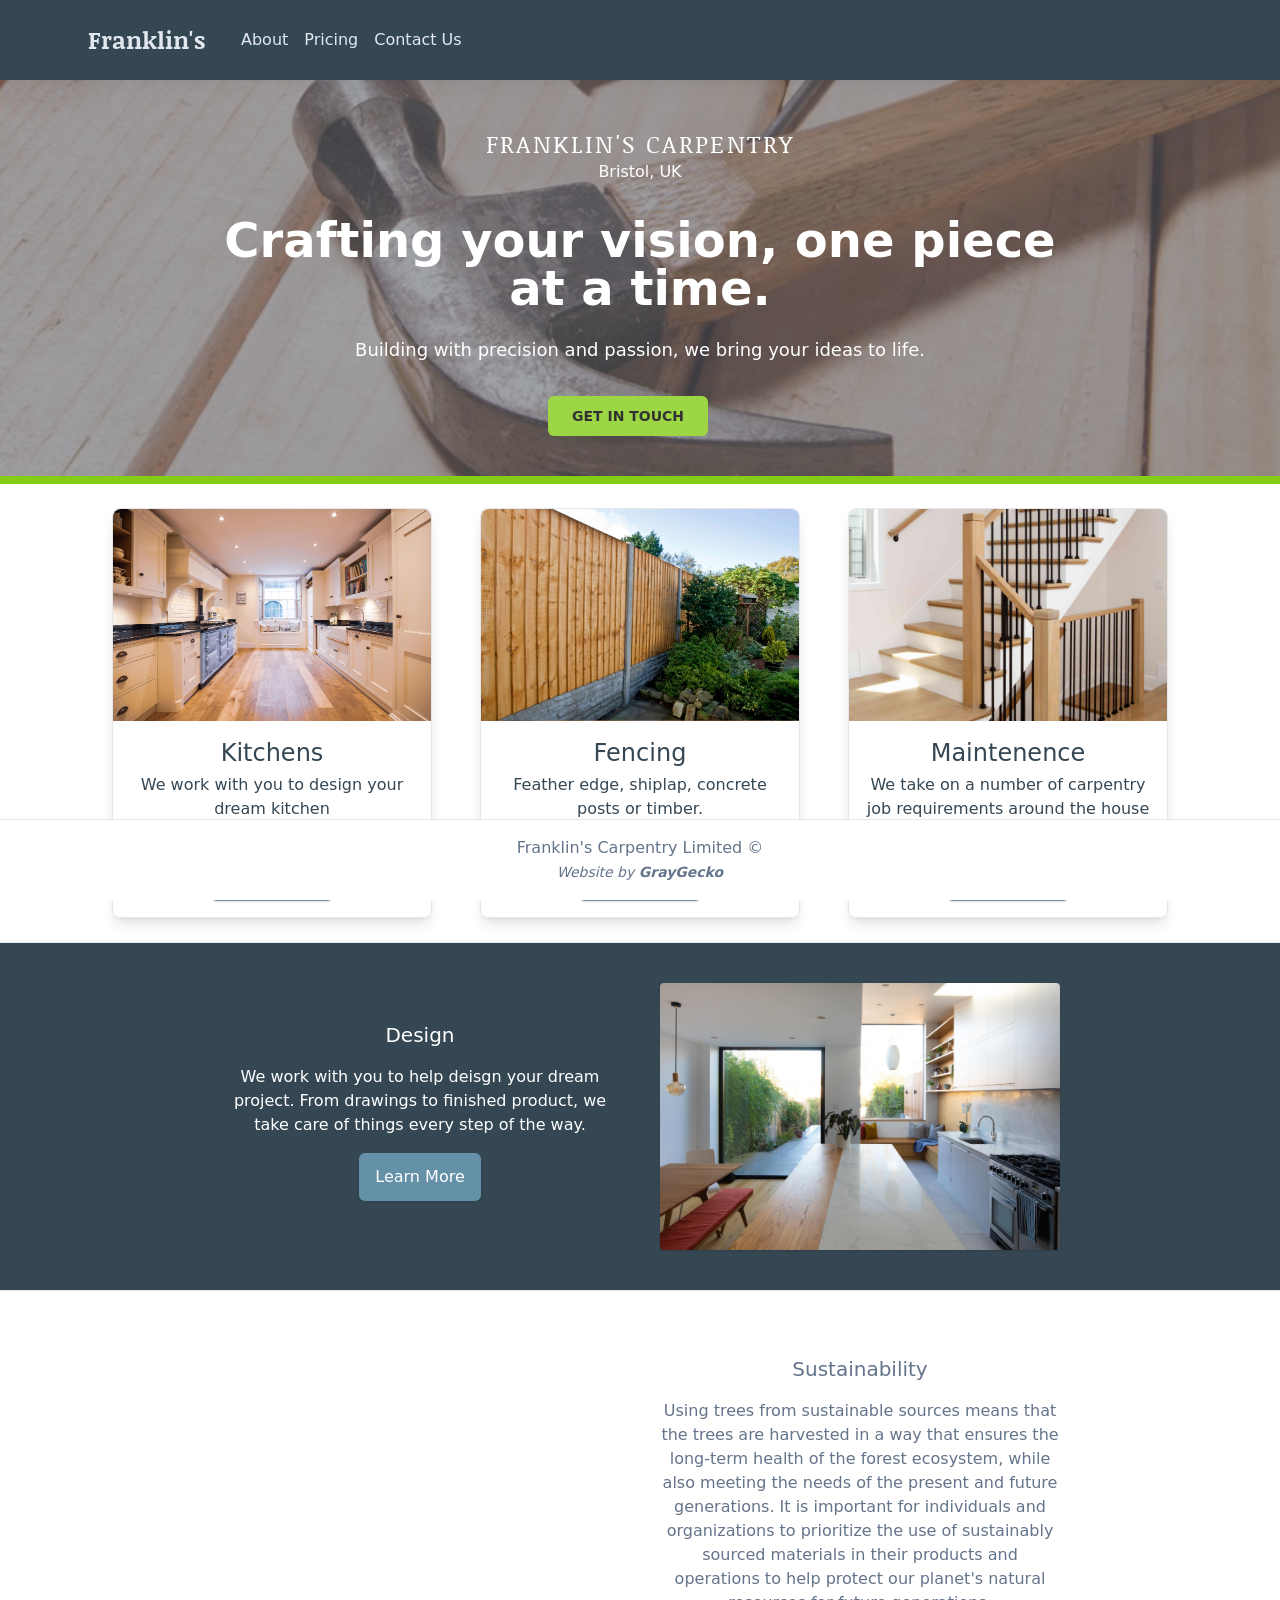
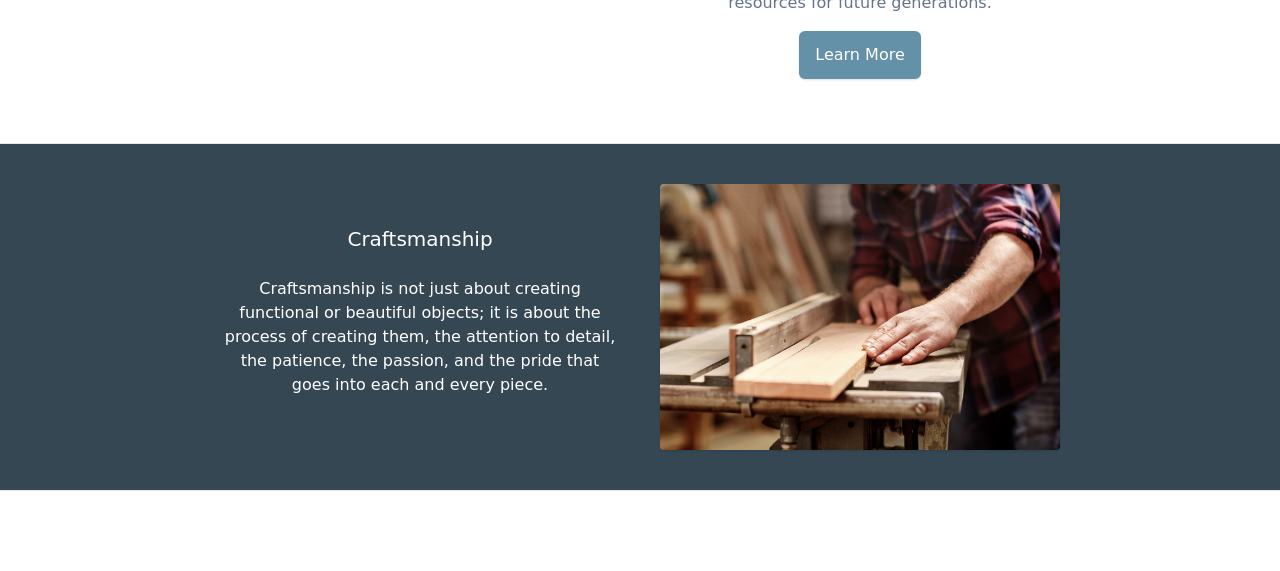
==== commit a67f2fb3: "added new nav" ====
--- a/index.html
+++ b/index.html
@@ -1,5 +1,5 @@
 <!DOCTYPE html>
-<html lang="en">
+<html id="html" class="dark-mode light-mode" lang="en">
 
 <head>
     <meta charset="UTF-8">
@@ -7,32 +7,90 @@
     <meta name="viewport" content="width=device-width, initial-scale=1.0">
     <script src="https://kit.fontawesome.com/c835f09f38.js" crossorigin="anonymous"></script>
     <link rel="preconnect" href="https://fonts.googleapis.com">
-<link rel="preconnect" href="https://fonts.gstatic.com" crossorigin>
-<link href="https://fonts.googleapis.com/css2?family=Noticia+Text&display=swap" rel="stylesheet">
+    <link rel="preconnect" href="https://fonts.gstatic.com" crossorigin>
+    <link href="https://fonts.googleapis.com/css2?family=Noticia+Text&display=swap" rel="stylesheet">
     <link rel="stylesheet" href="./css/style.css">
     <title>Franklin's Carpentry</title>
 </head>
 
-<body>
-    <header class="flex justify-center items-center w-full py-4 md:py-0 px-4 bg-horizon-800">
-        <!-- This will be the navbar -->
-        <!-- <img class="w-20 m-5" src="./assets/8c6f612b-2583-493a-862b-1a7f0af24245.png" alt=""> -->
-        <div class="border-2 rounded text-white m-4">
-            <a href="#">
-                <h1 class="p-2 font-noticia">Franklin's</h1>
-            </a>
-        </div>
-
-        <nav class="flex items-center justify-start w-full py-4 md:py-0 px-4 text-white">
-
-            <div class=" flex space-x-10">
-                <a class="hover:border-b" href="">About</a>
-                <a class="hover:border-b" href="">Services</a>
-                <a class="hover:border-b" href="contact.html">Contact</a>
-            </div>
-            <!-- <div class="m-4 md:hidden">
-                <i id="menu-button" class="fa-solid fa-bars text-2xl cursor-pointer text-slate-500"></i>
-            </div> -->
+<body class="dark:bg-slate-800">
+    <header id="navbar">
+        <nav class="bg-horizon-800 dark:bg-slate-900 text-slate-200 p-2 shadow-lg ">
+            <div class="max-w-6xl mx-auto px-4">
+                <div class="flex justify-between">
+                    <div class="flex space-x-7">
+                        <!-- Website Logo -->
+                        <div>
+                            <a href="#" class="flex items-center py-4 px-2">
+                                <span
+                                    class="font-semibold text-cove-900 dark:text-slate-100 font-noticia text-2xl">Franklin's</span>
+                            </a>
+                        </div>
+                        <!-- Primary Navbar items -->
+                        <div class="hidden md:flex items-center space-x-4">
+                            <a href="#process"
+                                class="text-cove-900 hover:border-b dark:text-slate-100 dark:hover:text-pink-500 hover:text-jewel-400 transition duration-200">About</a>
+                            <a href="#pricing"
+                                class="text-cove-900 hover:border-b dark:text-slate-100 dark:hover:text-pink-500 hover:text-jewel-400 transition duration-200">Pricing</a>
+
+                            <a href="./contact.html"
+                                class="text-cove-900 hover:border-b dark:text-slate-100 dark:hover:text-pink-500 hover:text-jewel-400 transition duration-200">Contact
+                                Us</a>
+                        </div>
+                    </div>
+
+                    <!-- <div class="flex justify-center items-center space-x-2">
+                        <svg xmlns="http://www.w3.org/2000/svg" fill="none" viewBox="0 0 24 24" stroke-width="1.5"
+                            stroke="currentColor" class="w-6 h-6 text-cove-900 dark:text-slate-200">
+                            <path stroke-linecap="round" stroke-linejoin="round"
+                                d="M12 3v2.25m6.364.386l-1.591 1.591M21 12h-2.25m-.386 6.364l-1.591-1.591M12 18.75V21m-4.773-4.227l-1.591 1.591M5.25 12H3m4.227-4.773L5.636 5.636M15.75 12a3.75 3.75 0 11-7.5 0 3.75 3.75 0 017.5 0z" />
+                        </svg>
+
+                        <label class="toggleDark relative inline-flex items-center cursor-pointer">
+                            <input id="toggleSwitch" type="checkbox" value="" class="sr-only peer toggleDark">
+                            <div
+                                class="transition duration-500 w-11 h-6 bg-green-400 rounded-full dark:bg-slate-700 peer-checked:after:translate-x-full peer-checked:after:border-white after:content-[''] after:absolute after:top-[2px] after:left-[2px] after:bg-white after:border-slate-500 after:border after:rounded-full after:h-5 after:w-5 after:transition-all dark:border-gray-600 peer-checked:bg-slate-600">
+                            </div>
+                        </label>
+
+                        <svg xmlns="http://www.w3.org/2000/svg" fill="none" viewBox="0 0 24 24" stroke-width="1.5"
+                            stroke="currentColor" class="w-6 h-6 text-cove-900 dark:text-slate-200">
+                            <path stroke-linecap="round" stroke-linejoin="round"
+                                d="M21.752 15.002A9.718 9.718 0 0118 15.75c-5.385 0-9.75-4.365-9.75-9.75 0-1.33.266-2.597.748-3.752A9.753 9.753 0 003 11.25C3 16.635 7.365 21 12.75 21a9.753 9.753 0 009.002-5.998z" />
+                        </svg>
+                    </div> -->
+
+                    <div class="md:hidden flex items-center">
+                        <button class="outline-none mobile-menu-button">
+                            <svg class="w-6 h-6 text-slate-200 dark:text-slate-100" x-show="!showMenu" fill="none"
+                                stroke-linecap="round" stroke-linejoin="round" stroke-width="2" viewBox="0 0 24 24"
+                                stroke="currentColor">
+                                <path d="M4 6h16M4 12h16M4 18h16"></path>
+                            </svg>
+                        </button>
+                    </div>
+                </div>
+
+                <!-- Mobile menu -->
+                <div class="hidden mobile-menu md:hidden">
+                    <ul
+                        class=" dark:bg-slate-800 bg-slate-200 text-slate-900 absolute left-0 right-0 z-10 rounded-b-lg">
+                        <li class="relative">
+                            <a href="#features"
+                                class="relative block text-sm px-2 py-4 hover:bg-indigo-500 text-cove-900 dark:text-slate-100 hover:text-white transition duration-300">About</a>
+                        </li>
+                        <li class="relative">
+                            <a href="#process"
+                                class="relative block text-sm px-2 py-4 hover:bg-indigo-500 text-cove-900 dark:text-slate-100 hover:text-white transition duration-300">Pricing</a>
+                        </li>
+                        <li class="relative">
+                            <a href="./contact.html"
+                                class="relative block text-sm px-2 py-4 hover:bg-indigo-500 rounded-b-lg text-cove-900 dark:text-slate-100 hover:text-white transition duration-300">Contact
+                                Us</a>
+                        </li>
+                    </ul>
+                </div>
+            </div>
         </nav>
     </header>
 
@@ -46,7 +104,8 @@
                 <div class="text-center">
                     <div class="container px-4 mx-auto">
                         <div class="max-w-4xl mx-auto text-center">
-                            <h1 class="text-white text-2xl font-noticia uppercase tracking-widest">Franklin's Carpentry</h1>
+                            <h1 class="text-white text-2xl font-noticia uppercase tracking-widest">Franklin's Carpentry
+                            </h1>
                             <p class="text-white">Bristol, UK</p>
                             <h2 class="mt-8 mb-6 text-4xl lg:text-5xl font-bold text-white">Crafting your vision, one
                                 piece at a time.</h2>
@@ -97,7 +156,7 @@
         </div>
     </section>
 
-    
+
 
     <section class="bg-horizon-800 flex flex-col md:flex-row justify-center items-center p-10 md:space-x-10 border-b">
         <div class="flex flex-col justify-center items-center w-1/1 md:w-1/3">
@@ -120,7 +179,8 @@
             <h1 class="text-xl text-slate-500">Sustainability</h1>
             <h2 class="font-light text-slate-500 text-center my-4">Using trees from sustainable sources means that the
                 trees are harvested in a way that ensures the long-term health of the forest ecosystem, while also
-                meeting the needs of the present and future generations. It is important for individuals and organizations to prioritize the use of
+                meeting the needs of the present and future generations. It is important for individuals and
+                organizations to prioritize the use of
                 sustainably sourced materials in their products and operations to help protect our planet's natural
                 resources for future generations.</h2>
             <a class="bg-horizon-400 hover:bg-green-700 transition-hover duration-200 text-white px-4 py-3 rounded-md shadow mb-6"
@@ -128,11 +188,14 @@
         </div>
     </section>
 
-    <section class="bg-horizon-800 flex flex-col md:flex-row justify-center items-center p-10 md:space-x-10 border-b mb-20">
+    <section
+        class="bg-horizon-800 flex flex-col md:flex-row justify-center items-center p-10 md:space-x-10 border-b mb-20">
         <div class="flex flex-col justify-center items-center w-1/1 md:w-1/3">
             <i class="fa-solid fa-hammer text-5xl text-lime-500 mb-3"></i>
             <h1 class="text-xl text-white">Craftsmanship</h1>
-            <h2 class="font-light text-white text-center my-6">Craftsmanship is not just about creating functional or beautiful objects; it is about the process of creating them, the attention to detail, the patience, the passion, and the pride that goes into each and every piece.</h2>
+            <h2 class="font-light text-white text-center my-6">Craftsmanship is not just about creating functional or
+                beautiful objects; it is about the process of creating them, the attention to detail, the patience, the
+                passion, and the pride that goes into each and every piece.</h2>
         </div>
         <img class="w-1/1 md:w-1/3 rounded shadow hover:opacity-60 hover:scale-110 transition-hover-scale duration-500"
             src="./assets/craftsmenship.jpg" alt="">
@@ -148,11 +211,13 @@
     <footer
         class="w-full border-t fixed bottom-0 flex flex-col mb-auto items-center justify-center bg-white text-slate-500 py-4 mt-2">
         <span>Franklin's Carpentry Limited &copy</span>
-        <a href="https://www.graygecko.co.uk" target="_blank" rel="noopener noreferrer"><span class="text-sm italic mt-1 hover:text-indigo-500 cursor-pointer">Website by <strong>GrayGecko</strong></span></a>
+        <a href="https://www.graygecko.co.uk" target="_blank" rel="noopener noreferrer"><span
+                class="text-sm italic mt-1 hover:text-indigo-500 cursor-pointer">Website by
+                <strong>GrayGecko</strong></span></a>
     </footer>
 
 
-
+    <script src="./script.js"></script>
 
 </body>
 
--- a/css/style.css
+++ b/css/style.css
@@ -547,12 +547,48 @@
   }
 }
 
+.sr-only {
+  position: absolute;
+  width: 1px;
+  height: 1px;
+  padding: 0;
+  margin: -1px;
+  overflow: hidden;
+  clip: rect(0, 0, 0, 0);
+  white-space: nowrap;
+  border-width: 0;
+}
+
 .fixed {
   position: fixed;
 }
 
+.absolute {
+  position: absolute;
+}
+
+.relative {
+  position: relative;
+}
+
 .bottom-0 {
   bottom: 0px;
+}
+
+.left-0 {
+  left: 0px;
+}
+
+.right-0 {
+  right: 0px;
+}
+
+.z-0 {
+  z-index: 0;
+}
+
+.z-10 {
+  z-index: 10;
 }
 
 .m-10 {
@@ -643,6 +679,10 @@
   margin-right: 0.5rem;
 }
 
+.mt-1 {
+  margin-top: 0.25rem;
+}
+
 .mt-10 {
   margin-top: 2.5rem;
 }
@@ -663,18 +703,34 @@
   margin-top: 2rem;
 }
 
-.mt-1 {
-  margin-top: 0.25rem;
+.block {
+  display: block;
 }
 
 .flex {
   display: flex;
 }
 
+.inline-flex {
+  display: inline-flex;
+}
+
+.hidden {
+  display: none;
+}
+
+.h-6 {
+  height: 1.5rem;
+}
+
 .h-full {
   height: 100%;
 }
 
+.w-11 {
+  width: 2.75rem;
+}
+
 .w-20 {
   width: 5rem;
 }
@@ -683,6 +739,10 @@
   width: 10rem;
 }
 
+.w-6 {
+  width: 1.5rem;
+}
+
 .w-72 {
   width: 18rem;
 }
@@ -695,6 +755,14 @@
   width: 100%;
 }
 
+.min-w-\[400px\] {
+  min-width: 400px;
+}
+
+.min-w-\[500px\] {
+  min-width: 500px;
+}
+
 .max-w-3xl {
   max-width: 48rem;
 }
@@ -703,6 +771,10 @@
   max-width: 56rem;
 }
 
+.max-w-6xl {
+  max-width: 72rem;
+}
+
 .cursor-pointer {
   cursor: pointer;
 }
@@ -721,6 +793,10 @@
 
 .justify-center {
   justify-content: center;
+}
+
+.justify-between {
+  justify-content: space-between;
 }
 
 .space-x-10 > :not([hidden]) ~ :not([hidden]) {
@@ -729,10 +805,32 @@
   margin-left: calc(2.5rem * calc(1 - var(--tw-space-x-reverse)));
 }
 
+.space-x-2 > :not([hidden]) ~ :not([hidden]) {
+  --tw-space-x-reverse: 0;
+  margin-right: calc(0.5rem * var(--tw-space-x-reverse));
+  margin-left: calc(0.5rem * calc(1 - var(--tw-space-x-reverse)));
+}
+
+.space-x-4 > :not([hidden]) ~ :not([hidden]) {
+  --tw-space-x-reverse: 0;
+  margin-right: calc(1rem * var(--tw-space-x-reverse));
+  margin-left: calc(1rem * calc(1 - var(--tw-space-x-reverse)));
+}
+
+.space-x-7 > :not([hidden]) ~ :not([hidden]) {
+  --tw-space-x-reverse: 0;
+  margin-right: calc(1.75rem * var(--tw-space-x-reverse));
+  margin-left: calc(1.75rem * calc(1 - var(--tw-space-x-reverse)));
+}
+
 .rounded {
   border-radius: 0.25rem;
 }
 
+.rounded-full {
+  border-radius: 9999px;
+}
+
 .rounded-lg {
   border-radius: 0.5rem;
 }
@@ -743,6 +841,11 @@
 
 .rounded-xl {
   border-radius: 0.75rem;
+}
+
+.rounded-b-lg {
+  border-bottom-right-radius: 0.5rem;
+  border-bottom-left-radius: 0.5rem;
 }
 
 .rounded-t-lg {
@@ -775,11 +878,21 @@
   border-color: rgb(132 204 22 / var(--tw-border-opacity));
 }
 
+.bg-blue-500 {
+  --tw-bg-opacity: 1;
+  background-color: rgb(59 130 246 / var(--tw-bg-opacity));
+}
+
 .bg-gray-900 {
   --tw-bg-opacity: 1;
   background-color: rgb(17 24 39 / var(--tw-bg-opacity));
 }
 
+.bg-green-400 {
+  --tw-bg-opacity: 1;
+  background-color: rgb(74 222 128 / var(--tw-bg-opacity));
+}
+
 .bg-horizon-200 {
   --tw-bg-opacity: 1;
   background-color: rgb(195 215 222 / var(--tw-bg-opacity));
@@ -803,6 +916,11 @@
 .bg-white {
   --tw-bg-opacity: 1;
   background-color: rgb(255 255 255 / var(--tw-bg-opacity));
+}
+
+.bg-slate-200 {
+  --tw-bg-opacity: 1;
+  background-color: rgb(226 232 240 / var(--tw-bg-opacity));
 }
 
 .bg-opacity-50 {
@@ -831,6 +949,15 @@
 
 .p-6 {
   padding: 1.5rem;
+}
+
+.p-5 {
+  padding: 1.25rem;
+}
+
+.px-2 {
+  padding-left: 0.5rem;
+  padding-right: 0.5rem;
 }
 
 .px-4 {
@@ -909,6 +1036,10 @@
   font-weight: 300;
 }
 
+.font-semibold {
+  font-weight: 600;
+}
+
 .uppercase {
   text-transform: uppercase;
 }
@@ -931,6 +1062,11 @@
   color: rgb(59 130 246 / var(--tw-text-opacity));
 }
 
+.text-gray-500 {
+  --tw-text-opacity: 1;
+  color: rgb(107 114 128 / var(--tw-text-opacity));
+}
+
 .text-green-700 {
   --tw-text-opacity: 1;
   color: rgb(21 128 61 / var(--tw-text-opacity));
@@ -959,6 +1095,11 @@
 .text-white {
   --tw-text-opacity: 1;
   color: rgb(255 255 255 / var(--tw-text-opacity));
+}
+
+.text-slate-900 {
+  --tw-text-opacity: 1;
+  color: rgb(15 23 42 / var(--tw-text-opacity));
 }
 
 .opacity-80 {
@@ -987,6 +1128,11 @@
   --tw-shadow: 0 4px 6px -1px rgb(0 0 0 / 0.1), 0 2px 4px -2px rgb(0 0 0 / 0.1);
   --tw-shadow-colored: 0 4px 6px -1px var(--tw-shadow-color), 0 2px 4px -2px var(--tw-shadow-color);
   box-shadow: var(--tw-ring-offset-shadow, 0 0 #0000), var(--tw-ring-shadow, 0 0 #0000), var(--tw-shadow);
+}
+
+.outline-none {
+  outline: 2px solid transparent;
+  outline-offset: 2px;
 }
 
 .transition {
@@ -1025,6 +1171,65 @@
   color: rgb(209 213 219 / var(--tw-text-opacity));
 }
 
+.after\:absolute::after {
+  content: var(--tw-content);
+  position: absolute;
+}
+
+.after\:left-\[2px\]::after {
+  content: var(--tw-content);
+  left: 2px;
+}
+
+.after\:top-\[2px\]::after {
+  content: var(--tw-content);
+  top: 2px;
+}
+
+.after\:h-5::after {
+  content: var(--tw-content);
+  height: 1.25rem;
+}
+
+.after\:w-5::after {
+  content: var(--tw-content);
+  width: 1.25rem;
+}
+
+.after\:rounded-full::after {
+  content: var(--tw-content);
+  border-radius: 9999px;
+}
+
+.after\:border::after {
+  content: var(--tw-content);
+  border-width: 1px;
+}
+
+.after\:border-slate-500::after {
+  content: var(--tw-content);
+  --tw-border-opacity: 1;
+  border-color: rgb(100 116 139 / var(--tw-border-opacity));
+}
+
+.after\:bg-white::after {
+  content: var(--tw-content);
+  --tw-bg-opacity: 1;
+  background-color: rgb(255 255 255 / var(--tw-bg-opacity));
+}
+
+.after\:transition-all::after {
+  content: var(--tw-content);
+  transition-property: all;
+  transition-timing-function: cubic-bezier(0.4, 0, 0.2, 1);
+  transition-duration: 150ms;
+}
+
+.after\:content-\[\'\'\]::after {
+  --tw-content: '';
+  content: var(--tw-content);
+}
+
 .hover\:scale-110:hover {
   --tw-scale-x: 1.1;
   --tw-scale-y: 1.1;
@@ -1050,19 +1255,24 @@
   background-color: rgb(54 71 84 / var(--tw-bg-opacity));
 }
 
+.hover\:bg-indigo-500:hover {
+  --tw-bg-opacity: 1;
+  background-color: rgb(99 102 241 / var(--tw-bg-opacity));
+}
+
 .hover\:bg-lime-500:hover {
   --tw-bg-opacity: 1;
   background-color: rgb(132 204 22 / var(--tw-bg-opacity));
 }
 
+.hover\:text-indigo-500:hover {
+  --tw-text-opacity: 1;
+  color: rgb(99 102 241 / var(--tw-text-opacity));
+}
+
 .hover\:text-white:hover {
   --tw-text-opacity: 1;
   color: rgb(255 255 255 / var(--tw-text-opacity));
-}
-
-.hover\:text-indigo-500:hover {
-  --tw-text-opacity: 1;
-  color: rgb(99 102 241 / var(--tw-text-opacity));
 }
 
 .hover\:opacity-60:hover {
@@ -1075,6 +1285,63 @@
   box-shadow: var(--tw-ring-offset-shadow, 0 0 #0000), var(--tw-ring-shadow, 0 0 #0000), var(--tw-shadow);
 }
 
+.peer:checked ~ .peer-checked\:bg-slate-600 {
+  --tw-bg-opacity: 1;
+  background-color: rgb(71 85 105 / var(--tw-bg-opacity));
+}
+
+.peer:checked ~ .peer-checked\:after\:translate-x-full::after {
+  content: var(--tw-content);
+  --tw-translate-x: 100%;
+  transform: translate(var(--tw-translate-x), var(--tw-translate-y)) rotate(var(--tw-rotate)) skewX(var(--tw-skew-x)) skewY(var(--tw-skew-y)) scaleX(var(--tw-scale-x)) scaleY(var(--tw-scale-y));
+}
+
+.peer:checked ~ .peer-checked\:after\:border-white::after {
+  content: var(--tw-content);
+  --tw-border-opacity: 1;
+  border-color: rgb(255 255 255 / var(--tw-border-opacity));
+}
+
+.dark .dark\:border-gray-600 {
+  --tw-border-opacity: 1;
+  border-color: rgb(75 85 99 / var(--tw-border-opacity));
+}
+
+.dark .dark\:bg-slate-700 {
+  --tw-bg-opacity: 1;
+  background-color: rgb(51 65 85 / var(--tw-bg-opacity));
+}
+
+.dark .dark\:bg-slate-800 {
+  --tw-bg-opacity: 1;
+  background-color: rgb(30 41 59 / var(--tw-bg-opacity));
+}
+
+.dark .dark\:bg-slate-900 {
+  --tw-bg-opacity: 1;
+  background-color: rgb(15 23 42 / var(--tw-bg-opacity));
+}
+
+.dark .dark\:bg-black {
+  --tw-bg-opacity: 1;
+  background-color: rgb(0 0 0 / var(--tw-bg-opacity));
+}
+
+.dark .dark\:text-slate-100 {
+  --tw-text-opacity: 1;
+  color: rgb(241 245 249 / var(--tw-text-opacity));
+}
+
+.dark .dark\:text-slate-200 {
+  --tw-text-opacity: 1;
+  color: rgb(226 232 240 / var(--tw-text-opacity));
+}
+
+.dark .dark\:hover\:text-pink-500:hover {
+  --tw-text-opacity: 1;
+  color: rgb(236 72 153 / var(--tw-text-opacity));
+}
+
 @media (min-width: 768px) {
   .md\:m-0 {
     margin: 0px;
@@ -1086,6 +1353,10 @@
 
   .md\:mr-6 {
     margin-right: 1.5rem;
+  }
+
+  .md\:flex {
+    display: flex;
   }
 
   .md\:hidden {
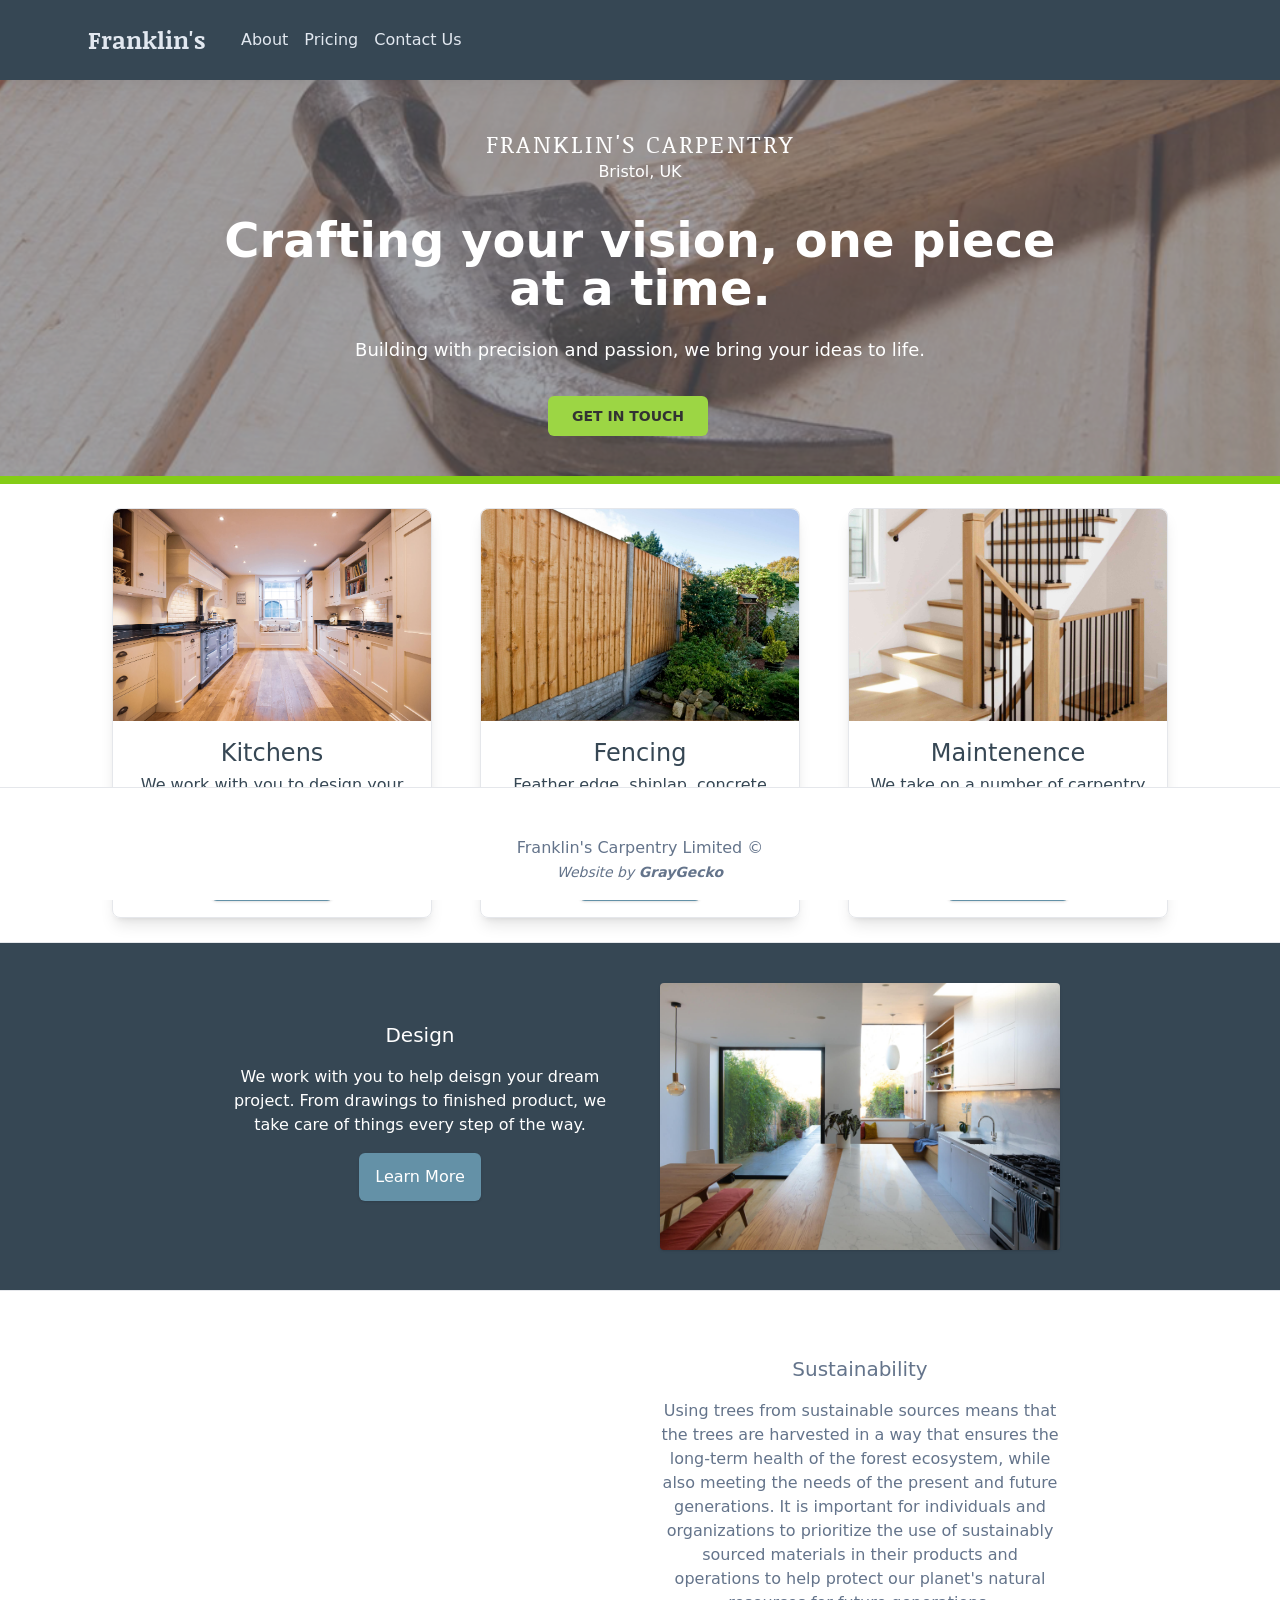
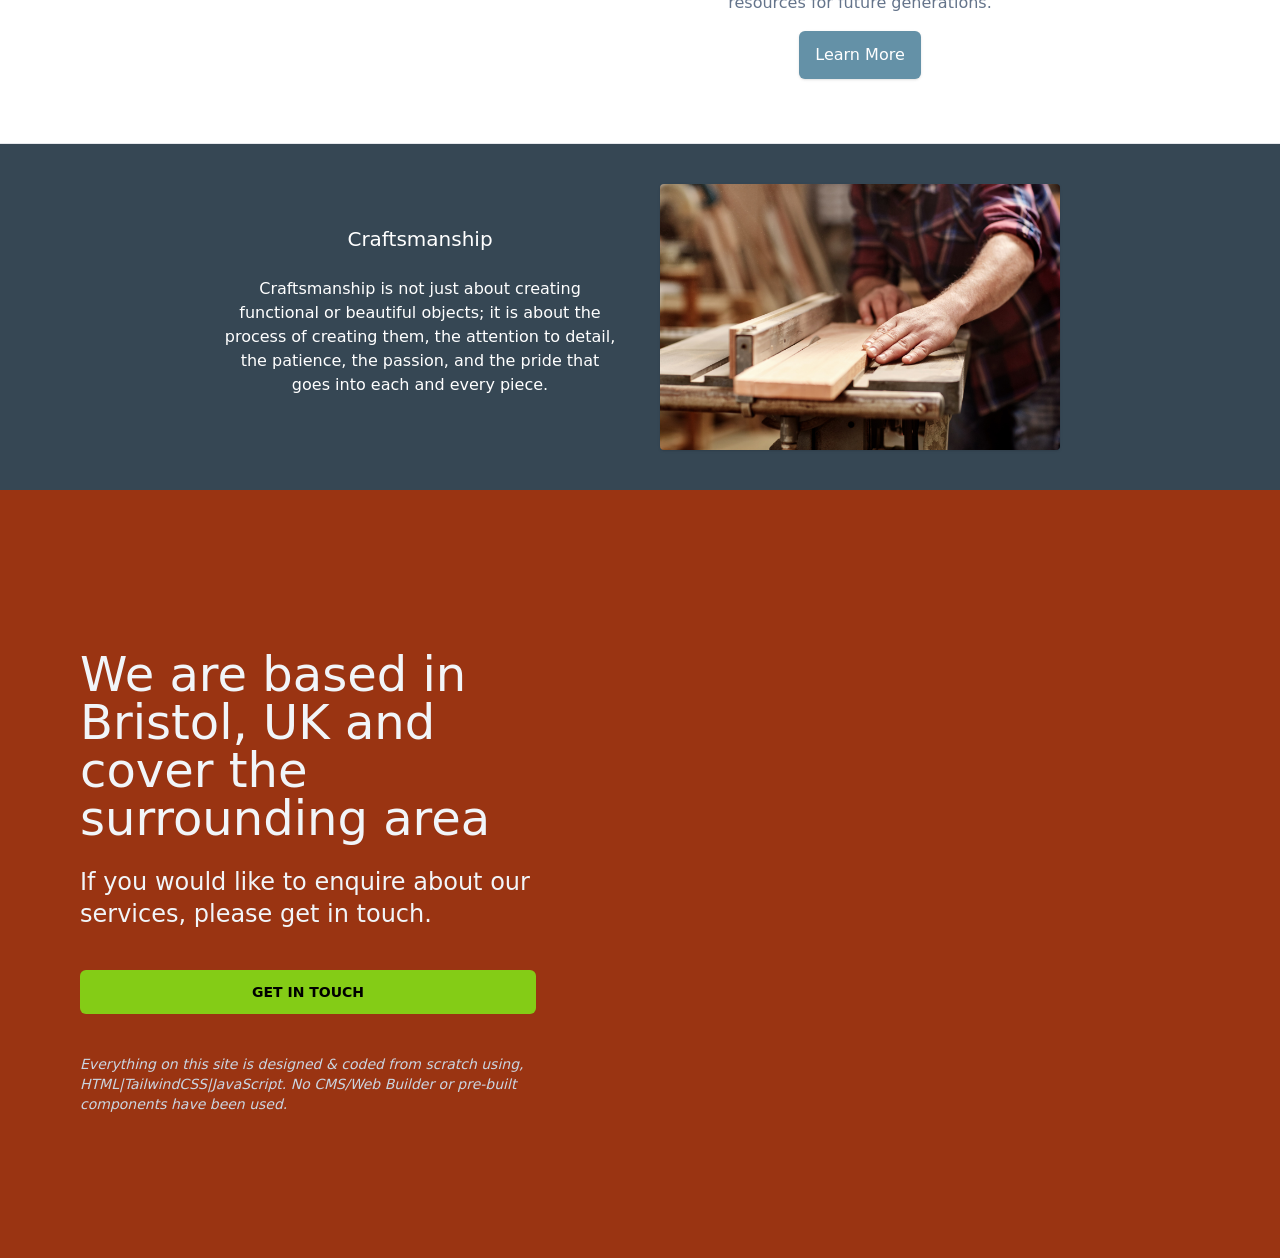
==== commit 6c9b414b: "added banner updated footer" ====
--- a/index.html
+++ b/index.html
@@ -21,7 +21,7 @@
                     <div class="flex space-x-7">
                         <!-- Website Logo -->
                         <div>
-                            <a href="#" class="flex items-center py-4 px-2">
+                            <a href="index.html" class="flex items-center py-4 px-2">
                                 <span
                                     class="font-semibold text-cove-900 dark:text-slate-100 font-noticia text-2xl">Franklin's</span>
                             </a>
@@ -189,7 +189,7 @@
     </section>
 
     <section
-        class="bg-horizon-800 flex flex-col md:flex-row justify-center items-center p-10 md:space-x-10 border-b mb-20">
+        class="bg-horizon-800 flex flex-col md:flex-row justify-center items-center p-10 md:space-x-10">
         <div class="flex flex-col justify-center items-center w-1/1 md:w-1/3">
             <i class="fa-solid fa-hammer text-5xl text-lime-500 mb-3"></i>
             <h1 class="text-xl text-white">Craftsmanship</h1>
@@ -206,15 +206,37 @@
         <h1 class="p-6 mb-10 text-slate-500 text-xl font-bold">Camper Conversions</h1>
     </section> -->
 
+    <section class="bg-orange-800 flex flex-row">
+        <div class="w-1/1 md:w-1/2 text-slate-100 flex flex-col justify-center px-20 md:px-20">
+            <i class="fa-solid fa-map-location-dot text-4xl md:text-5xl mb-4 pt-36"></i>
+            <h2 class="text-4xl md:text-5xl">We are based in Bristol, UK and cover the surrounding area</h2>
+            <p class="mt-6 pb-10 text-xl md:text-2xl font-light">If you would like to enquire about our services, please get in touch.</p>
+            <a class="text-center mb-4 md:mr-6 py-3 px-6 text-sm font-bold uppercase bg-lime-500 rounded-md hover:bg-horizon-700 hover:text-white text-black transition duration-200"
+                                href="contact.html">Get in touch</a>
+            <p class="pt-6 pb-36 font-light italic text-sm text-slate-300">Everything on this site is designed & coded from scratch using,
+                HTML|TailwindCSS|JavaScript. No CMS/Web Builder or pre-built components have been used.</p>
+                
+        </div>
+        
+        <!-- <img class="w-1/2 pr-20 pt-20 pb-20 hidden md:block" src="./assets/undraw_control_panel_re_y3ar.svg" alt=""> -->
+    </section>
 
     <!-- Footer -->
     <footer
-        class="w-full border-t fixed bottom-0 flex flex-col mb-auto items-center justify-center bg-white text-slate-500 py-4 mt-2">
-        <span>Franklin's Carpentry Limited &copy</span>
-        <a href="https://www.graygecko.co.uk" target="_blank" rel="noopener noreferrer"><span
-                class="text-sm italic mt-1 hover:text-indigo-500 cursor-pointer">Website by
-                <strong>GrayGecko</strong></span></a>
-    </footer>
+    class="w-full border-t fixed bottom-0 flex flex-col mb-auto items-center justify-center bg-white text-slate-500 py-4 mt-2">
+    <div class="scroll mb-1">
+      <a href="https://www.instagram.com" target="_blank" rel="noopener noreferrer nofollow"><i
+              class="fa-brands fa-instagram text-xl hover:text-pink-400 hover:scale-125"></i></a>
+      <a href="https://www.facebook.com" target="_blank" rel="noopener noreferrer nofollow"><i
+              class="fa-brands fa-facebook text-xl mx-2 hover:text-pink-500 hover:scale-125"></i></a>
+      <a href="https://www.twitter.com" target="_blank" rel="noopener noreferrer nofollow"><i
+              class="fa-brands fa-twitter text-xl hover:text-pink-500 hover:scale-125"></i></a>
+  </div>
+  <span>Franklin's Carpentry Limited &copy</span>
+  <a href="https://www.graygecko.co.uk" target="_blank" rel="noopener noreferrer"><span
+    class="text-sm italic mt-1 hover:text-indigo-500 cursor-pointer">Website by
+    <strong>GrayGecko</strong></span></a>
+  </footer>
 
 
     <script src="./script.js"></script>
--- a/css/style.css
+++ b/css/style.css
@@ -583,10 +583,6 @@
   right: 0px;
 }
 
-.z-0 {
-  z-index: 0;
-}
-
 .z-10 {
   z-index: 10;
 }
@@ -605,10 +601,6 @@
 
 .m-4 {
   margin: 1rem;
-}
-
-.m-5 {
-  margin: 1.25rem;
 }
 
 .m-6 {
@@ -639,6 +631,11 @@
   margin-bottom: 1.5rem;
 }
 
+.mx-2 {
+  margin-left: 0.5rem;
+  margin-right: 0.5rem;
+}
+
 .mb-1 {
   margin-bottom: 0.25rem;
 }
@@ -731,10 +728,6 @@
   width: 2.75rem;
 }
 
-.w-20 {
-  width: 5rem;
-}
-
 .w-40 {
   width: 10rem;
 }
@@ -755,12 +748,8 @@
   width: 100%;
 }
 
-.min-w-\[400px\] {
-  min-width: 400px;
-}
-
-.min-w-\[500px\] {
-  min-width: 500px;
+.w-1\/2 {
+  width: 50%;
 }
 
 .max-w-3xl {
@@ -779,6 +768,10 @@
   cursor: pointer;
 }
 
+.flex-row {
+  flex-direction: row;
+}
+
 .flex-col {
   flex-direction: column;
 }
@@ -787,22 +780,12 @@
   align-items: center;
 }
 
-.justify-start {
-  justify-content: flex-start;
-}
-
 .justify-center {
   justify-content: center;
 }
 
 .justify-between {
   justify-content: space-between;
-}
-
-.space-x-10 > :not([hidden]) ~ :not([hidden]) {
-  --tw-space-x-reverse: 0;
-  margin-right: calc(2.5rem * var(--tw-space-x-reverse));
-  margin-left: calc(2.5rem * calc(1 - var(--tw-space-x-reverse)));
 }
 
 .space-x-2 > :not([hidden]) ~ :not([hidden]) {
@@ -857,10 +840,6 @@
   border-width: 1px;
 }
 
-.border-2 {
-  border-width: 2px;
-}
-
 .border-b {
   border-bottom-width: 1px;
 }
@@ -878,11 +857,6 @@
   border-color: rgb(132 204 22 / var(--tw-border-opacity));
 }
 
-.bg-blue-500 {
-  --tw-bg-opacity: 1;
-  background-color: rgb(59 130 246 / var(--tw-bg-opacity));
-}
-
 .bg-gray-900 {
   --tw-bg-opacity: 1;
   background-color: rgb(17 24 39 / var(--tw-bg-opacity));
@@ -913,14 +887,39 @@
   background-color: rgb(132 204 22 / var(--tw-bg-opacity));
 }
 
+.bg-slate-200 {
+  --tw-bg-opacity: 1;
+  background-color: rgb(226 232 240 / var(--tw-bg-opacity));
+}
+
 .bg-white {
   --tw-bg-opacity: 1;
   background-color: rgb(255 255 255 / var(--tw-bg-opacity));
 }
 
-.bg-slate-200 {
-  --tw-bg-opacity: 1;
-  background-color: rgb(226 232 240 / var(--tw-bg-opacity));
+.bg-indigo-500 {
+  --tw-bg-opacity: 1;
+  background-color: rgb(99 102 241 / var(--tw-bg-opacity));
+}
+
+.bg-slate-100 {
+  --tw-bg-opacity: 1;
+  background-color: rgb(241 245 249 / var(--tw-bg-opacity));
+}
+
+.bg-orange-500 {
+  --tw-bg-opacity: 1;
+  background-color: rgb(249 115 22 / var(--tw-bg-opacity));
+}
+
+.bg-orange-600 {
+  --tw-bg-opacity: 1;
+  background-color: rgb(234 88 12 / var(--tw-bg-opacity));
+}
+
+.bg-orange-800 {
+  --tw-bg-opacity: 1;
+  background-color: rgb(154 52 18 / var(--tw-bg-opacity));
 }
 
 .bg-opacity-50 {
@@ -949,10 +948,6 @@
 
 .p-6 {
   padding: 1.5rem;
-}
-
-.p-5 {
-  padding: 1.25rem;
 }
 
 .px-2 {
@@ -985,6 +980,39 @@
   padding-bottom: 1rem;
 }
 
+.px-20 {
+  padding-left: 5rem;
+  padding-right: 5rem;
+}
+
+.pb-10 {
+  padding-bottom: 2.5rem;
+}
+
+.pb-20 {
+  padding-bottom: 5rem;
+}
+
+.pb-36 {
+  padding-bottom: 9rem;
+}
+
+.pr-20 {
+  padding-right: 5rem;
+}
+
+.pt-20 {
+  padding-top: 5rem;
+}
+
+.pt-36 {
+  padding-top: 9rem;
+}
+
+.pt-6 {
+  padding-top: 1.5rem;
+}
+
 .text-center {
   text-align: center;
 }
@@ -1092,14 +1120,24 @@
   color: rgb(100 116 139 / var(--tw-text-opacity));
 }
 
+.text-slate-900 {
+  --tw-text-opacity: 1;
+  color: rgb(15 23 42 / var(--tw-text-opacity));
+}
+
 .text-white {
   --tw-text-opacity: 1;
   color: rgb(255 255 255 / var(--tw-text-opacity));
 }
 
-.text-slate-900 {
-  --tw-text-opacity: 1;
-  color: rgb(15 23 42 / var(--tw-text-opacity));
+.text-slate-100 {
+  --tw-text-opacity: 1;
+  color: rgb(241 245 249 / var(--tw-text-opacity));
+}
+
+.text-slate-300 {
+  --tw-text-opacity: 1;
+  color: rgb(203 213 225 / var(--tw-text-opacity));
 }
 
 .opacity-80 {
@@ -1236,6 +1274,12 @@
   transform: translate(var(--tw-translate-x), var(--tw-translate-y)) rotate(var(--tw-rotate)) skewX(var(--tw-skew-x)) skewY(var(--tw-skew-y)) scaleX(var(--tw-scale-x)) scaleY(var(--tw-scale-y));
 }
 
+.hover\:scale-125:hover {
+  --tw-scale-x: 1.25;
+  --tw-scale-y: 1.25;
+  transform: translate(var(--tw-translate-x), var(--tw-translate-y)) rotate(var(--tw-rotate)) skewX(var(--tw-skew-x)) skewY(var(--tw-skew-y)) scaleX(var(--tw-scale-x)) scaleY(var(--tw-scale-y));
+}
+
 .hover\:border-b:hover {
   border-bottom-width: 1px;
 }
@@ -1273,6 +1317,16 @@
 .hover\:text-white:hover {
   --tw-text-opacity: 1;
   color: rgb(255 255 255 / var(--tw-text-opacity));
+}
+
+.hover\:text-pink-400:hover {
+  --tw-text-opacity: 1;
+  color: rgb(244 114 182 / var(--tw-text-opacity));
+}
+
+.hover\:text-pink-500:hover {
+  --tw-text-opacity: 1;
+  color: rgb(236 72 153 / var(--tw-text-opacity));
 }
 
 .hover\:opacity-60:hover {
@@ -1322,11 +1376,6 @@
   background-color: rgb(15 23 42 / var(--tw-bg-opacity));
 }
 
-.dark .dark\:bg-black {
-  --tw-bg-opacity: 1;
-  background-color: rgb(0 0 0 / var(--tw-bg-opacity));
-}
-
 .dark .dark\:text-slate-100 {
   --tw-text-opacity: 1;
   color: rgb(241 245 249 / var(--tw-text-opacity));
@@ -1355,6 +1404,10 @@
     margin-right: 1.5rem;
   }
 
+  .md\:block {
+    display: block;
+  }
+
   .md\:flex {
     display: flex;
   }
@@ -1373,6 +1426,10 @@
 
   .md\:w-80 {
     width: 20rem;
+  }
+
+  .md\:w-1\/2 {
+    width: 50%;
   }
 
   .md\:flex-row {
@@ -1385,9 +1442,19 @@
     margin-left: calc(2.5rem * calc(1 - var(--tw-space-x-reverse)));
   }
 
-  .md\:py-0 {
-    padding-top: 0px;
-    padding-bottom: 0px;
+  .md\:px-20 {
+    padding-left: 5rem;
+    padding-right: 5rem;
+  }
+
+  .md\:text-2xl {
+    font-size: 1.5rem;
+    line-height: 2rem;
+  }
+
+  .md\:text-5xl {
+    font-size: 3rem;
+    line-height: 1;
   }
 }
 
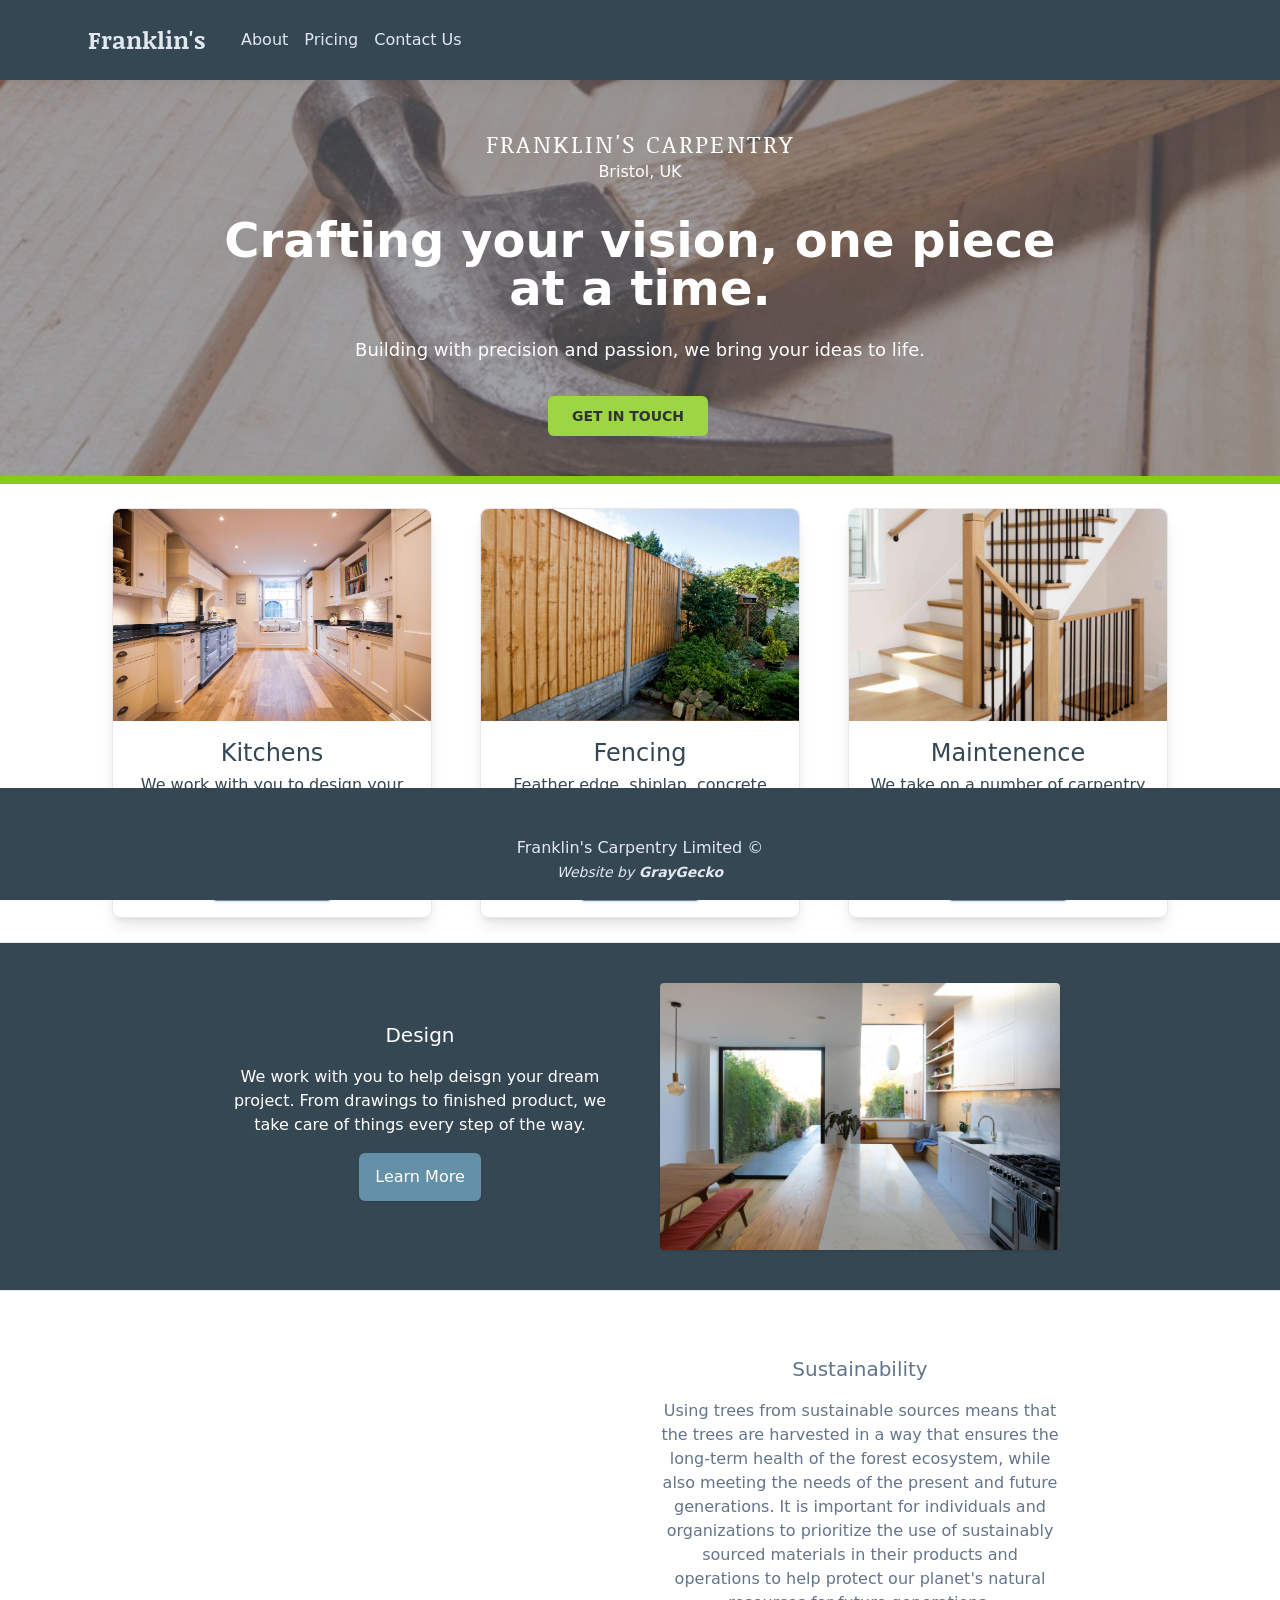
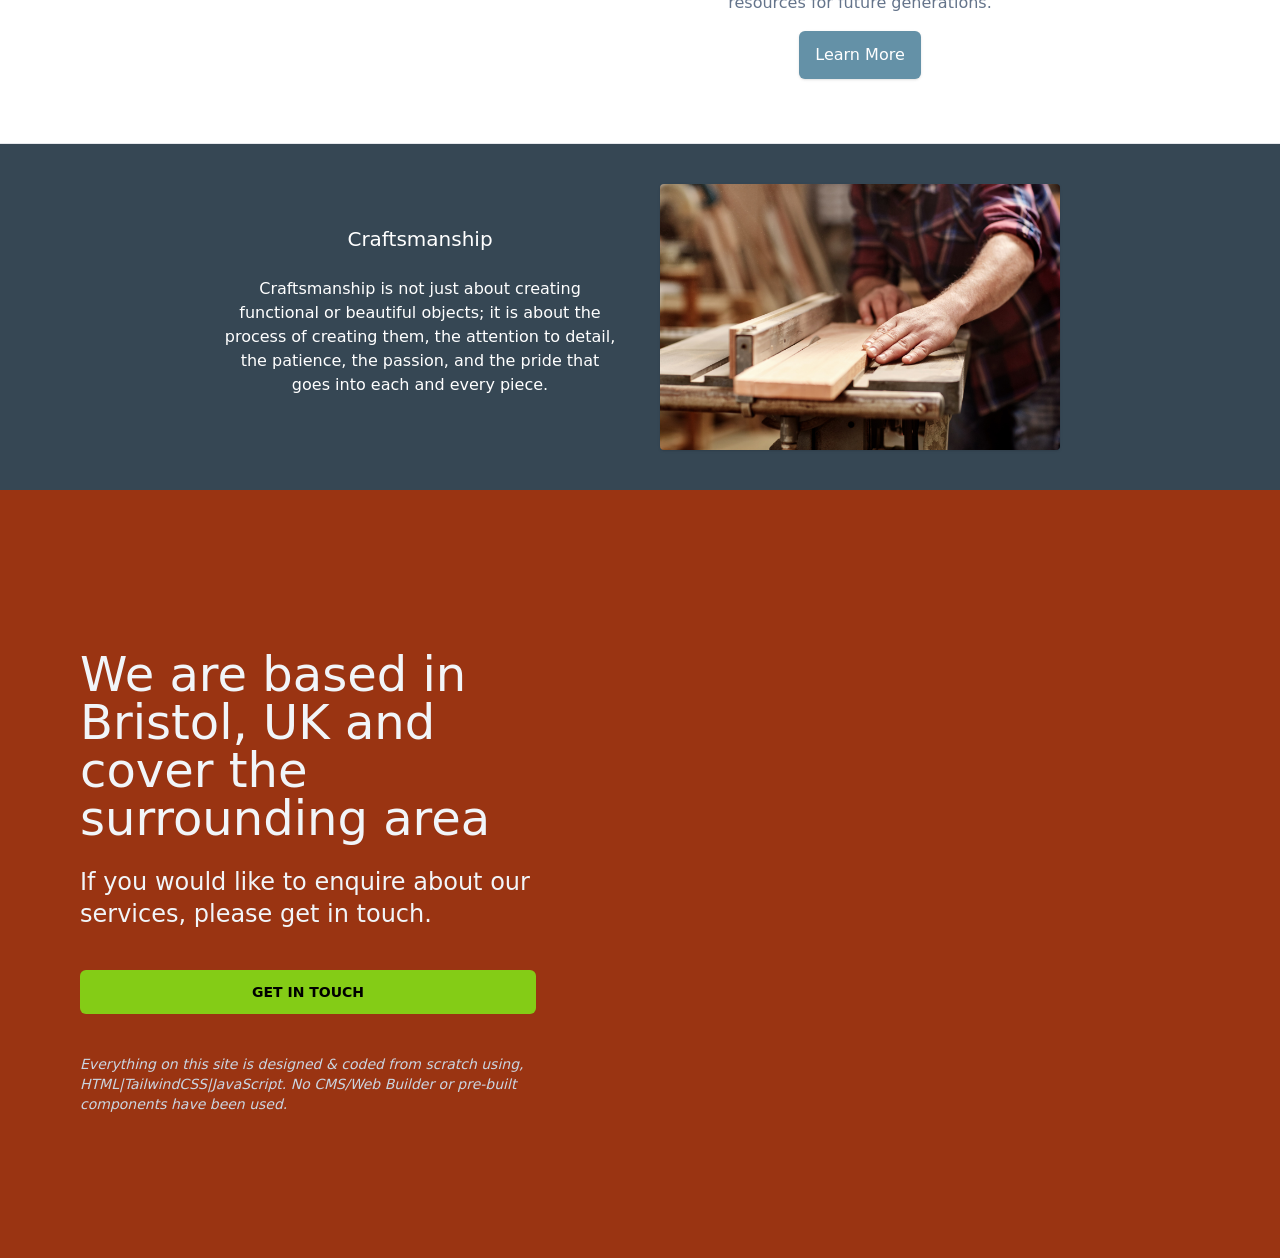
==== commit 23cb7dc8: "updated footer bg" ====
--- a/index.html
+++ b/index.html
@@ -223,7 +223,7 @@
 
     <!-- Footer -->
     <footer
-    class="w-full border-t fixed bottom-0 flex flex-col mb-auto items-center justify-center bg-white text-slate-500 py-4 mt-2">
+    class="w-full fixed bottom-0 flex flex-col mb-auto items-center justify-center bg-horizon-800 text-slate-200 py-4 mt-2">
     <div class="scroll mb-1">
       <a href="https://www.instagram.com" target="_blank" rel="noopener noreferrer nofollow"><i
               class="fa-brands fa-instagram text-xl hover:text-pink-400 hover:scale-125"></i></a>
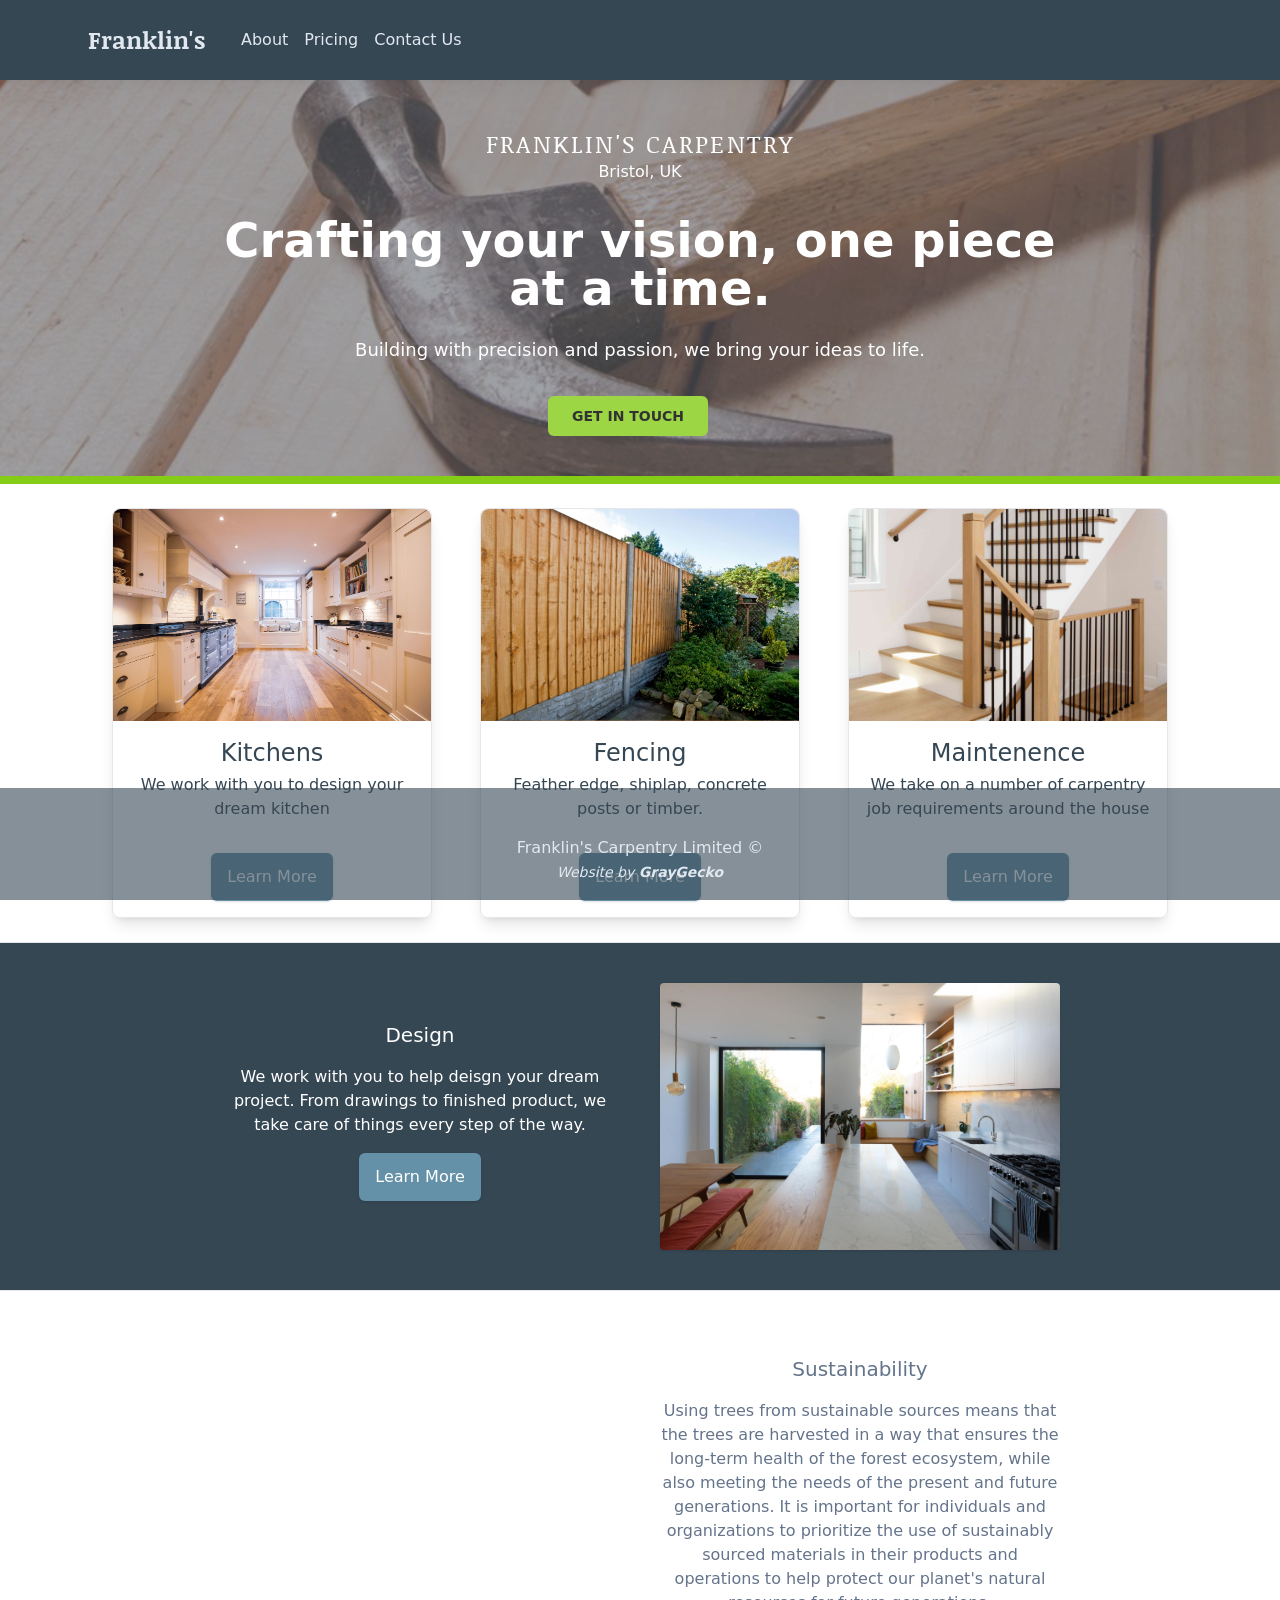
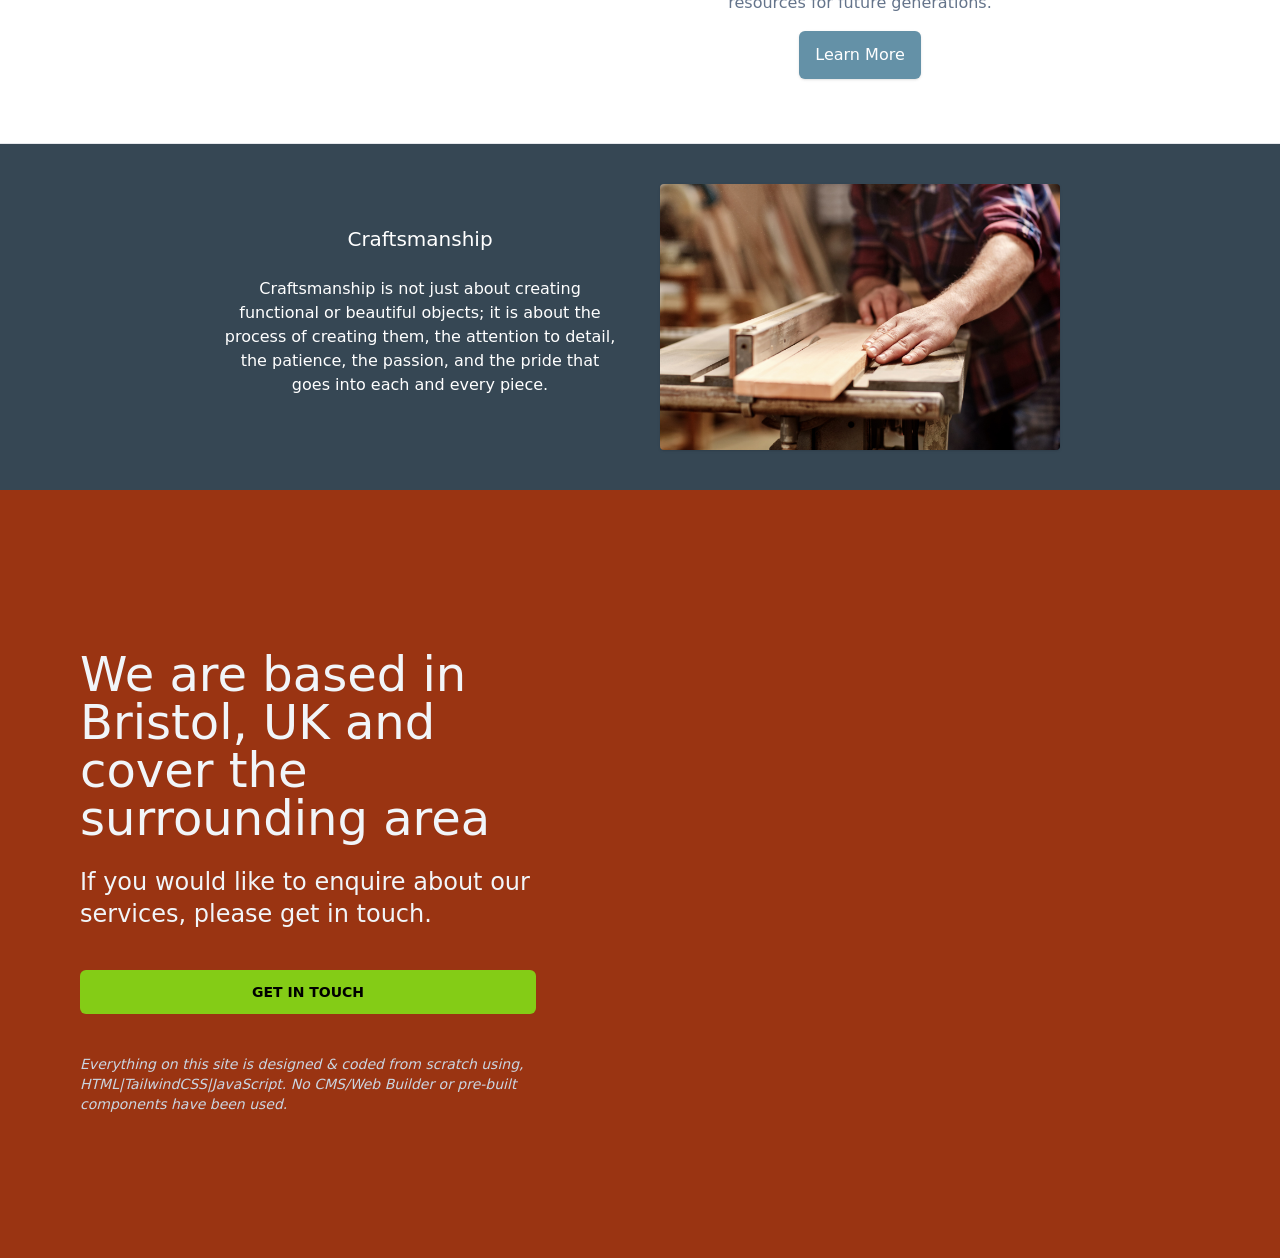
==== commit 5ced70a7: "added opacity to footer" ====
--- a/index.html
+++ b/index.html
@@ -223,7 +223,7 @@
 
     <!-- Footer -->
     <footer
-    class="w-full fixed bottom-0 flex flex-col mb-auto items-center justify-center bg-horizon-800 text-slate-200 py-4 mt-2">
+    class="w-full fixed bottom-0 flex flex-col mb-auto items-center justify-center bg-horizon-800 bg-opacity-60 text-slate-200 py-4 mt-2">
     <div class="scroll mb-1">
       <a href="https://www.instagram.com" target="_blank" rel="noopener noreferrer nofollow"><i
               class="fa-brands fa-instagram text-xl hover:text-pink-400 hover:scale-125"></i></a>
--- a/css/style.css
+++ b/css/style.css
@@ -611,6 +611,11 @@
   margin: 2rem;
 }
 
+.mx-2 {
+  margin-left: 0.5rem;
+  margin-right: 0.5rem;
+}
+
 .mx-6 {
   margin-left: 1.5rem;
   margin-right: 1.5rem;
@@ -631,11 +636,6 @@
   margin-bottom: 1.5rem;
 }
 
-.mx-2 {
-  margin-left: 0.5rem;
-  margin-right: 0.5rem;
-}
-
 .mb-1 {
   margin-bottom: 0.25rem;
 }
@@ -648,10 +648,6 @@
   margin-bottom: 0.5rem;
 }
 
-.mb-20 {
-  margin-bottom: 5rem;
-}
-
 .mb-3 {
   margin-bottom: 0.75rem;
 }
@@ -724,6 +720,10 @@
   height: 100%;
 }
 
+.w-1\/2 {
+  width: 50%;
+}
+
 .w-11 {
   width: 2.75rem;
 }
@@ -746,10 +746,6 @@
 
 .w-full {
   width: 100%;
-}
-
-.w-1\/2 {
-  width: 50%;
 }
 
 .max-w-3xl {
@@ -848,10 +844,6 @@
   border-bottom-width: 8px;
 }
 
-.border-t {
-  border-top-width: 1px;
-}
-
 .border-lime-500 {
   --tw-border-opacity: 1;
   border-color: rgb(132 204 22 / var(--tw-border-opacity));
@@ -887,6 +879,11 @@
   background-color: rgb(132 204 22 / var(--tw-bg-opacity));
 }
 
+.bg-orange-800 {
+  --tw-bg-opacity: 1;
+  background-color: rgb(154 52 18 / var(--tw-bg-opacity));
+}
+
 .bg-slate-200 {
   --tw-bg-opacity: 1;
   background-color: rgb(226 232 240 / var(--tw-bg-opacity));
@@ -895,35 +892,18 @@
 .bg-white {
   --tw-bg-opacity: 1;
   background-color: rgb(255 255 255 / var(--tw-bg-opacity));
-}
-
-.bg-indigo-500 {
-  --tw-bg-opacity: 1;
-  background-color: rgb(99 102 241 / var(--tw-bg-opacity));
-}
-
-.bg-slate-100 {
-  --tw-bg-opacity: 1;
-  background-color: rgb(241 245 249 / var(--tw-bg-opacity));
-}
-
-.bg-orange-500 {
-  --tw-bg-opacity: 1;
-  background-color: rgb(249 115 22 / var(--tw-bg-opacity));
-}
-
-.bg-orange-600 {
-  --tw-bg-opacity: 1;
-  background-color: rgb(234 88 12 / var(--tw-bg-opacity));
-}
-
-.bg-orange-800 {
-  --tw-bg-opacity: 1;
-  background-color: rgb(154 52 18 / var(--tw-bg-opacity));
 }
 
 .bg-opacity-50 {
   --tw-bg-opacity: 0.5;
+}
+
+.bg-opacity-20 {
+  --tw-bg-opacity: 0.2;
+}
+
+.bg-opacity-60 {
+  --tw-bg-opacity: 0.6;
 }
 
 .bg-cover {
@@ -955,6 +935,11 @@
   padding-right: 0.5rem;
 }
 
+.px-20 {
+  padding-left: 5rem;
+  padding-right: 5rem;
+}
+
 .px-4 {
   padding-left: 1rem;
   padding-right: 1rem;
@@ -980,11 +965,6 @@
   padding-bottom: 1rem;
 }
 
-.px-20 {
-  padding-left: 5rem;
-  padding-right: 5rem;
-}
-
 .pb-10 {
   padding-bottom: 2.5rem;
 }
@@ -1090,11 +1070,6 @@
   color: rgb(59 130 246 / var(--tw-text-opacity));
 }
 
-.text-gray-500 {
-  --tw-text-opacity: 1;
-  color: rgb(107 114 128 / var(--tw-text-opacity));
-}
-
 .text-green-700 {
   --tw-text-opacity: 1;
   color: rgb(21 128 61 / var(--tw-text-opacity));
@@ -1110,11 +1085,21 @@
   color: rgb(132 204 22 / var(--tw-text-opacity));
 }
 
+.text-slate-100 {
+  --tw-text-opacity: 1;
+  color: rgb(241 245 249 / var(--tw-text-opacity));
+}
+
 .text-slate-200 {
   --tw-text-opacity: 1;
   color: rgb(226 232 240 / var(--tw-text-opacity));
 }
 
+.text-slate-300 {
+  --tw-text-opacity: 1;
+  color: rgb(203 213 225 / var(--tw-text-opacity));
+}
+
 .text-slate-500 {
   --tw-text-opacity: 1;
   color: rgb(100 116 139 / var(--tw-text-opacity));
@@ -1128,20 +1113,14 @@
 .text-white {
   --tw-text-opacity: 1;
   color: rgb(255 255 255 / var(--tw-text-opacity));
-}
-
-.text-slate-100 {
-  --tw-text-opacity: 1;
-  color: rgb(241 245 249 / var(--tw-text-opacity));
-}
-
-.text-slate-300 {
-  --tw-text-opacity: 1;
-  color: rgb(203 213 225 / var(--tw-text-opacity));
 }
 
 .opacity-80 {
   opacity: 0.8;
+}
+
+.opacity-20 {
+  opacity: 0.2;
 }
 
 .shadow {
@@ -1314,19 +1293,19 @@
   color: rgb(99 102 241 / var(--tw-text-opacity));
 }
 
+.hover\:text-pink-400:hover {
+  --tw-text-opacity: 1;
+  color: rgb(244 114 182 / var(--tw-text-opacity));
+}
+
+.hover\:text-pink-500:hover {
+  --tw-text-opacity: 1;
+  color: rgb(236 72 153 / var(--tw-text-opacity));
+}
+
 .hover\:text-white:hover {
   --tw-text-opacity: 1;
   color: rgb(255 255 255 / var(--tw-text-opacity));
-}
-
-.hover\:text-pink-400:hover {
-  --tw-text-opacity: 1;
-  color: rgb(244 114 182 / var(--tw-text-opacity));
-}
-
-.hover\:text-pink-500:hover {
-  --tw-text-opacity: 1;
-  color: rgb(236 72 153 / var(--tw-text-opacity));
 }
 
 .hover\:opacity-60:hover {
@@ -1416,6 +1395,10 @@
     display: none;
   }
 
+  .md\:w-1\/2 {
+    width: 50%;
+  }
+
   .md\:w-1\/3 {
     width: 33.333333%;
   }
@@ -1426,10 +1409,6 @@
 
   .md\:w-80 {
     width: 20rem;
-  }
-
-  .md\:w-1\/2 {
-    width: 50%;
   }
 
   .md\:flex-row {
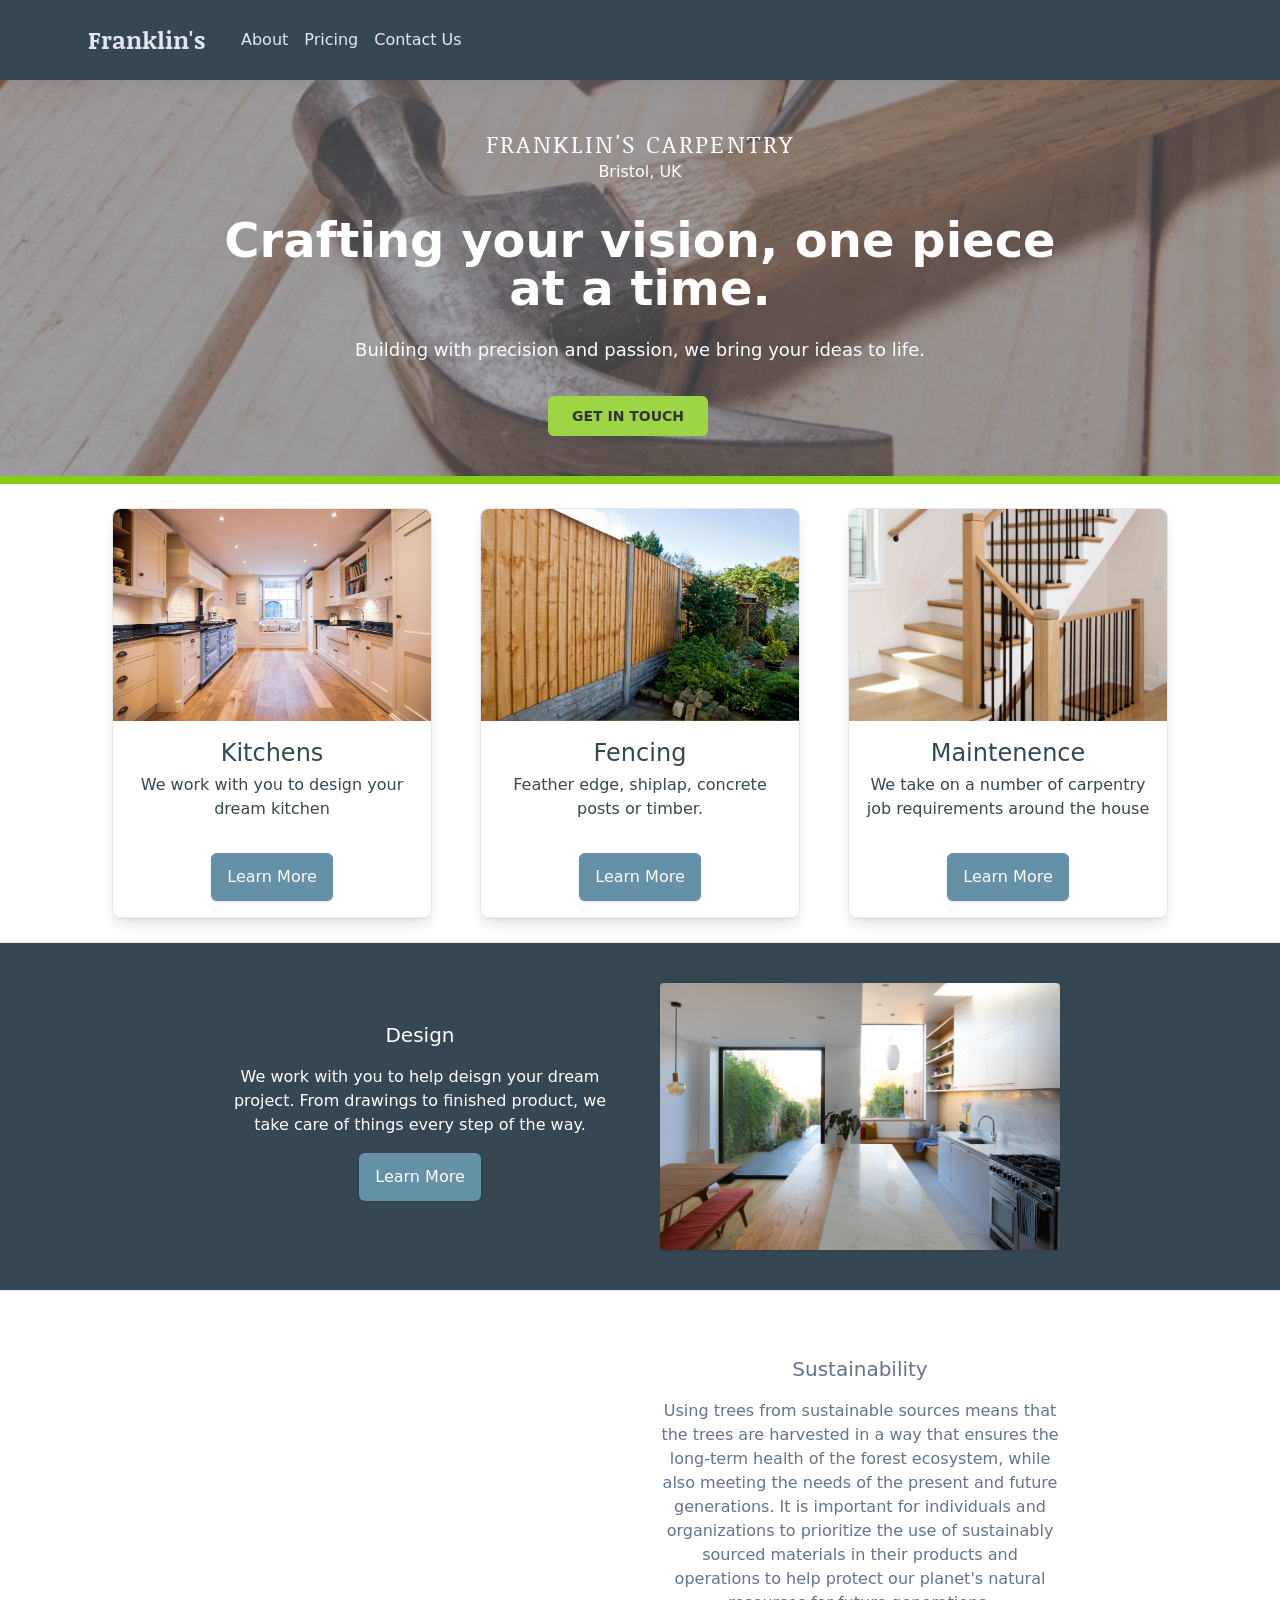
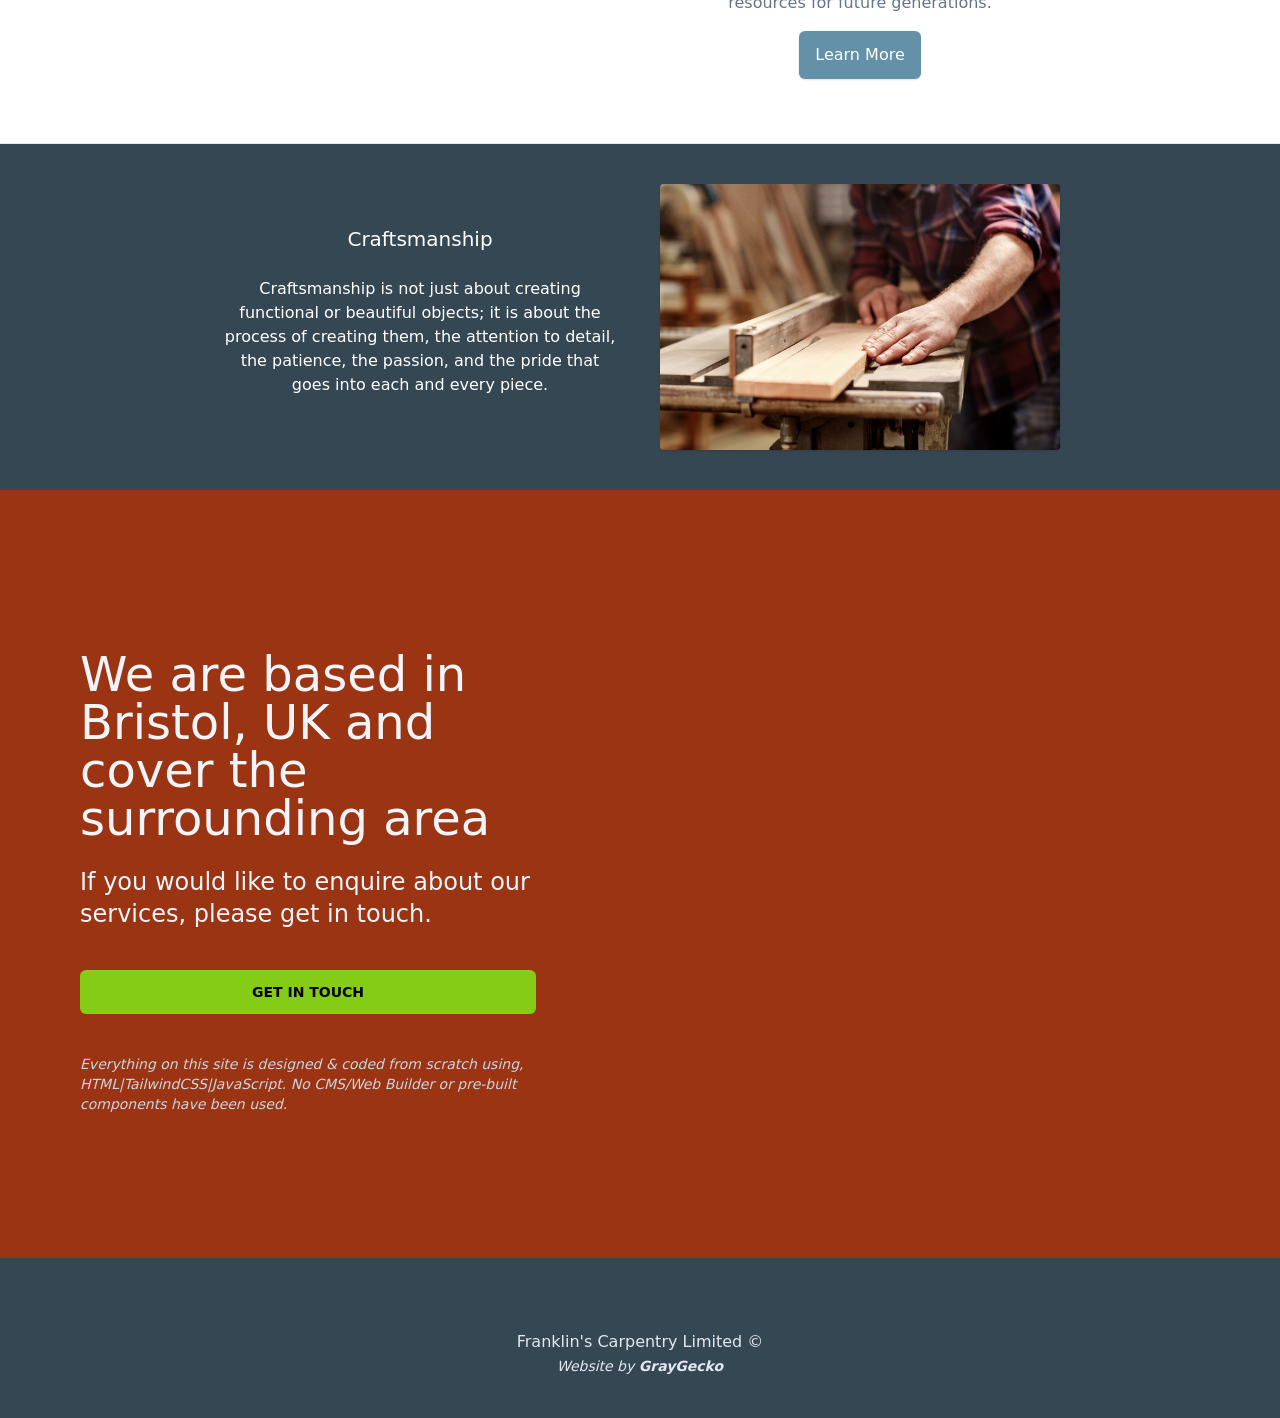
==== commit feaff5ce: "fixed position footer" ====
--- a/index.html
+++ b/index.html
@@ -223,7 +223,7 @@
 
     <!-- Footer -->
     <footer
-    class="w-full fixed bottom-0 flex flex-col mb-auto items-center justify-center bg-horizon-800 bg-opacity-60 text-slate-200 py-4 mt-2">
+    class="flex flex-col mb-auto items-center justify-center bg-horizon-800 text-slate-200 py-10">
     <div class="scroll mb-1">
       <a href="https://www.instagram.com" target="_blank" rel="noopener noreferrer nofollow"><i
               class="fa-brands fa-instagram text-xl hover:text-pink-400 hover:scale-125"></i></a>
--- a/css/style.css
+++ b/css/style.css
@@ -898,10 +898,6 @@
   --tw-bg-opacity: 0.5;
 }
 
-.bg-opacity-20 {
-  --tw-bg-opacity: 0.2;
-}
-
 .bg-opacity-60 {
   --tw-bg-opacity: 0.6;
 }
@@ -965,6 +961,11 @@
   padding-bottom: 1rem;
 }
 
+.py-10 {
+  padding-top: 2.5rem;
+  padding-bottom: 2.5rem;
+}
+
 .pb-10 {
   padding-bottom: 2.5rem;
 }
@@ -1117,10 +1118,6 @@
 
 .opacity-80 {
   opacity: 0.8;
-}
-
-.opacity-20 {
-  opacity: 0.2;
 }
 
 .shadow {
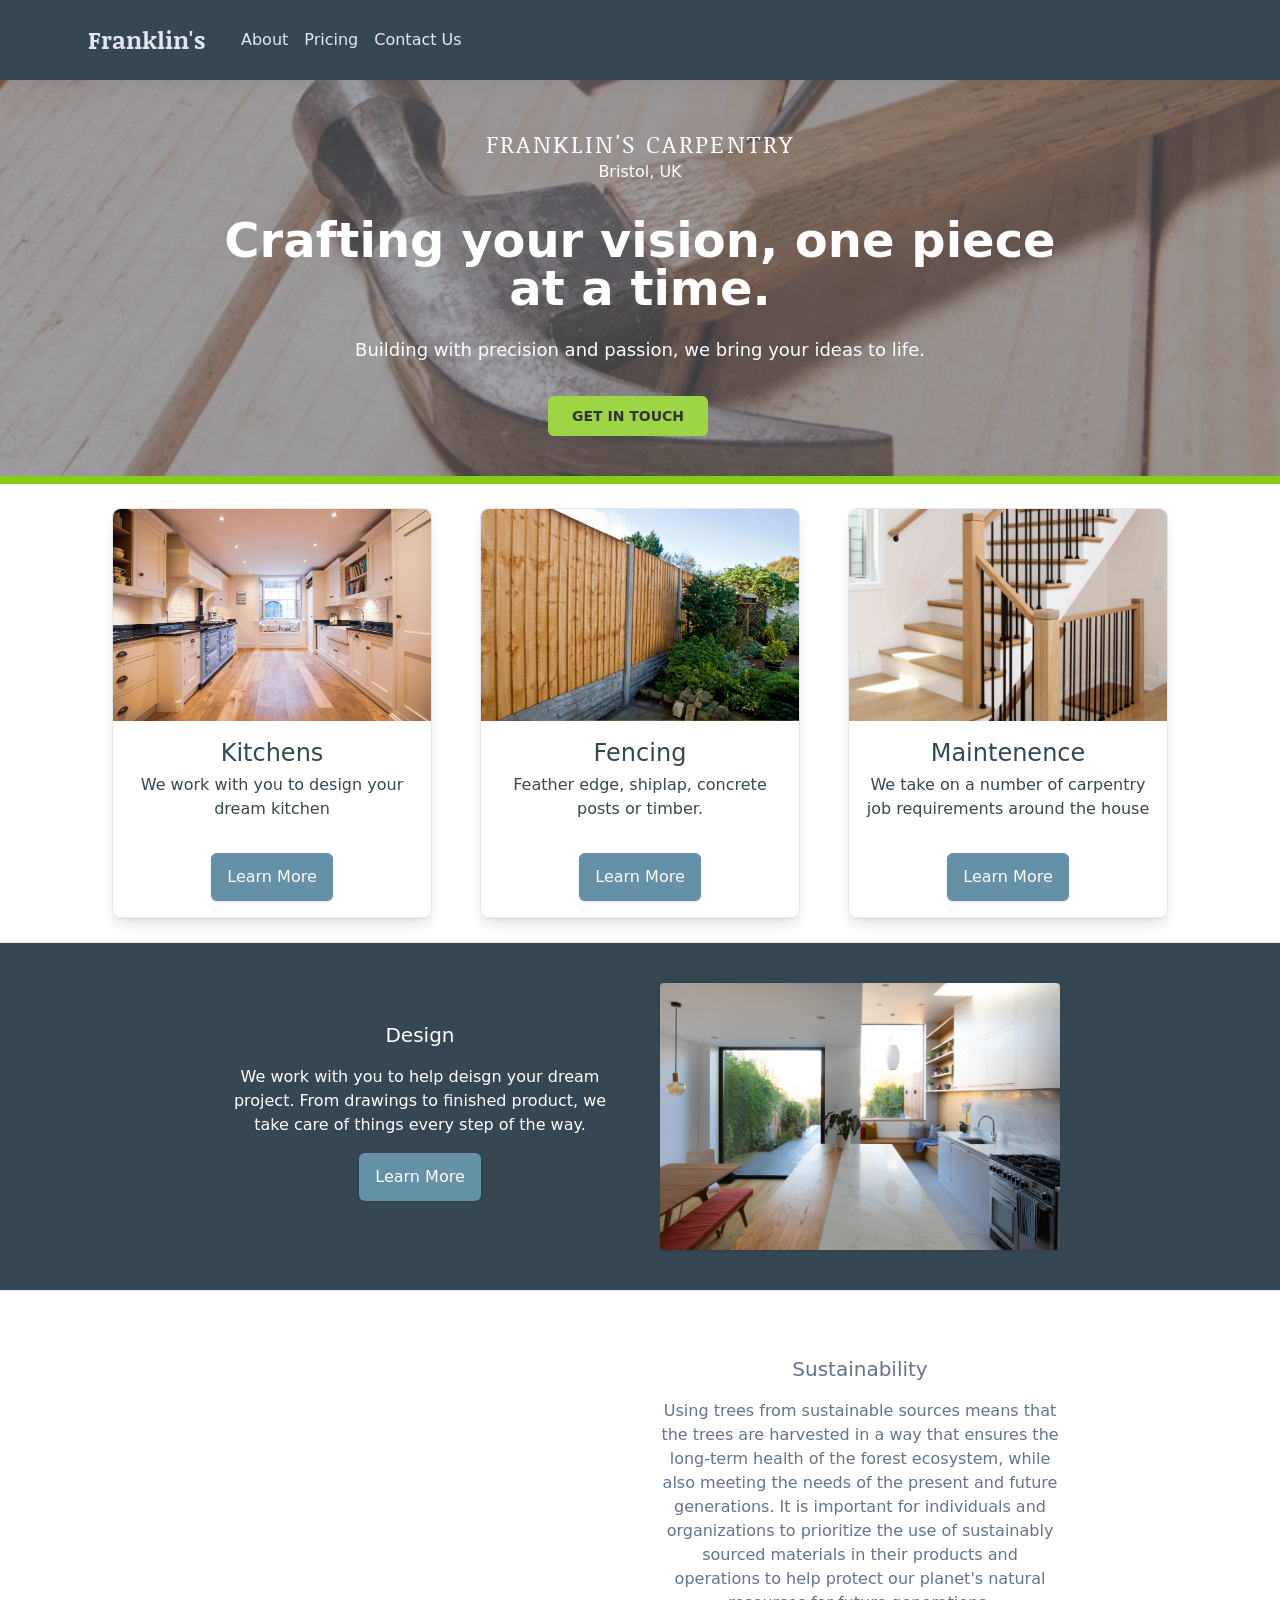
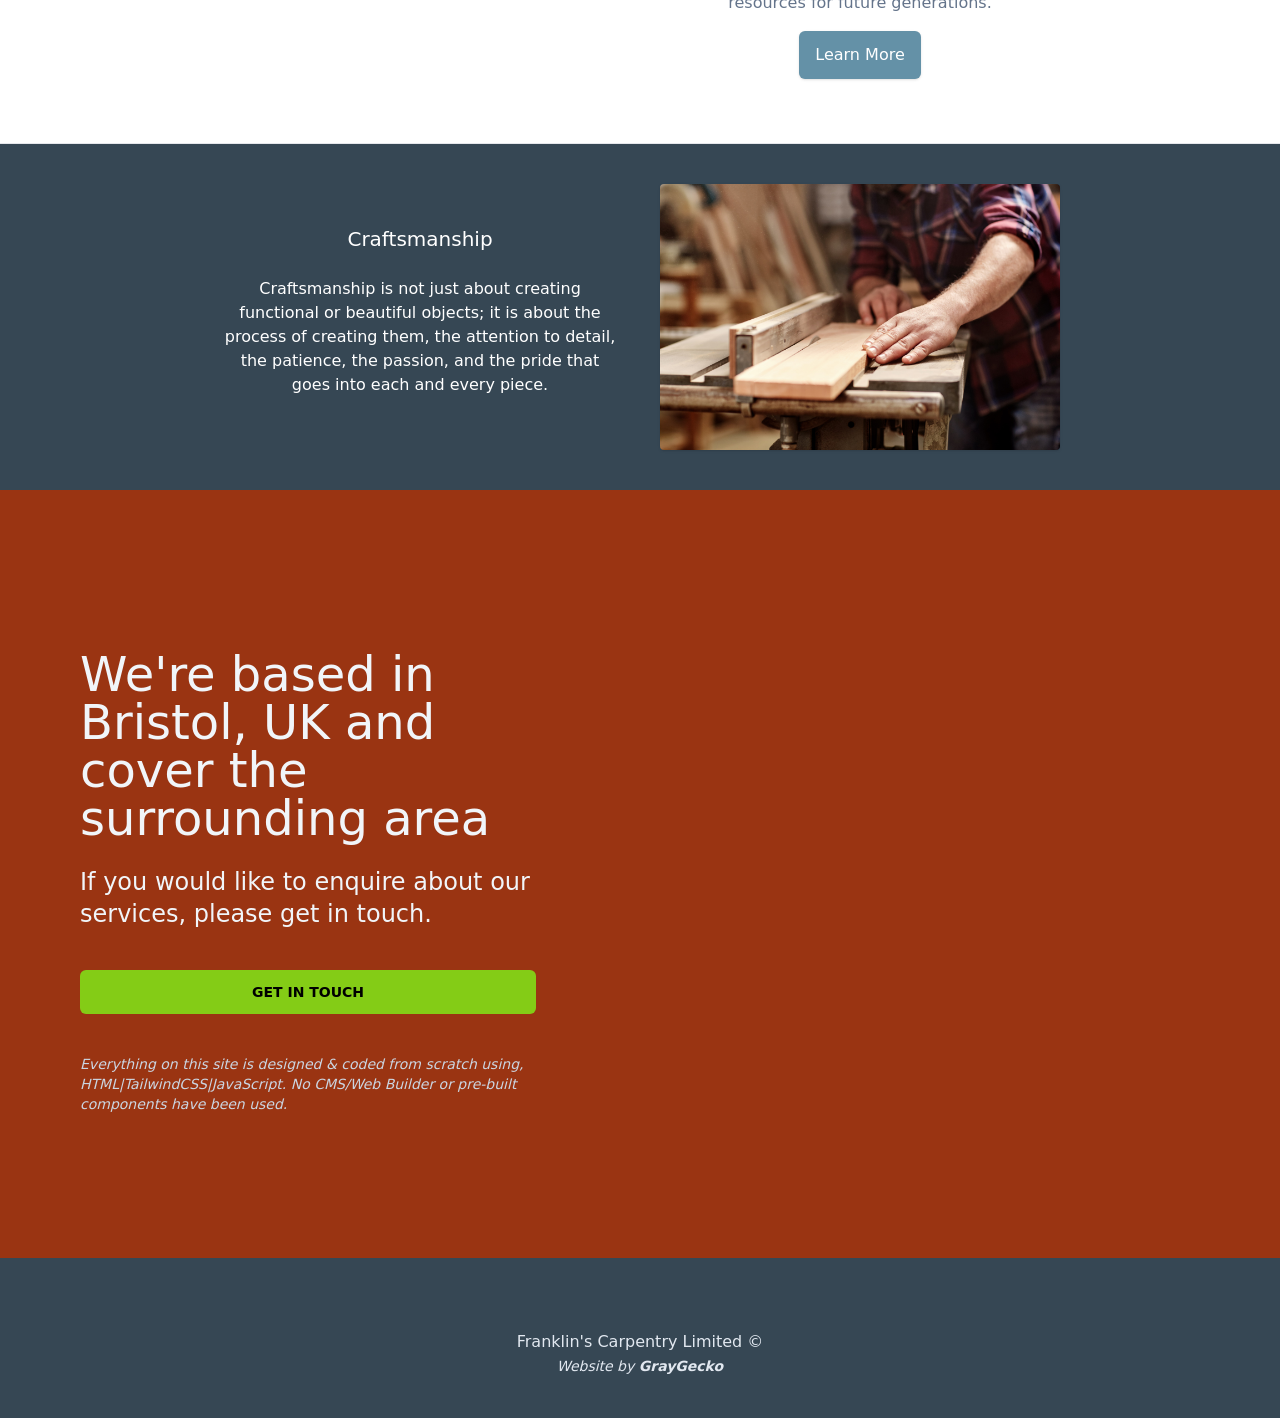
==== commit 9182aa01: "updated banner text" ====
--- a/index.html
+++ b/index.html
@@ -209,7 +209,7 @@
     <section class="bg-orange-800 flex flex-row">
         <div class="w-1/1 md:w-1/2 text-slate-100 flex flex-col justify-center px-20 md:px-20">
             <i class="fa-solid fa-map-location-dot text-4xl md:text-5xl mb-4 pt-36"></i>
-            <h2 class="text-4xl md:text-5xl">We are based in Bristol, UK and cover the surrounding area</h2>
+            <h2 class="text-4xl md:text-5xl">We're based in Bristol, UK and cover the surrounding area</h2>
             <p class="mt-6 pb-10 text-xl md:text-2xl font-light">If you would like to enquire about our services, please get in touch.</p>
             <a class="text-center mb-4 md:mr-6 py-3 px-6 text-sm font-bold uppercase bg-lime-500 rounded-md hover:bg-horizon-700 hover:text-white text-black transition duration-200"
                                 href="contact.html">Get in touch</a>
